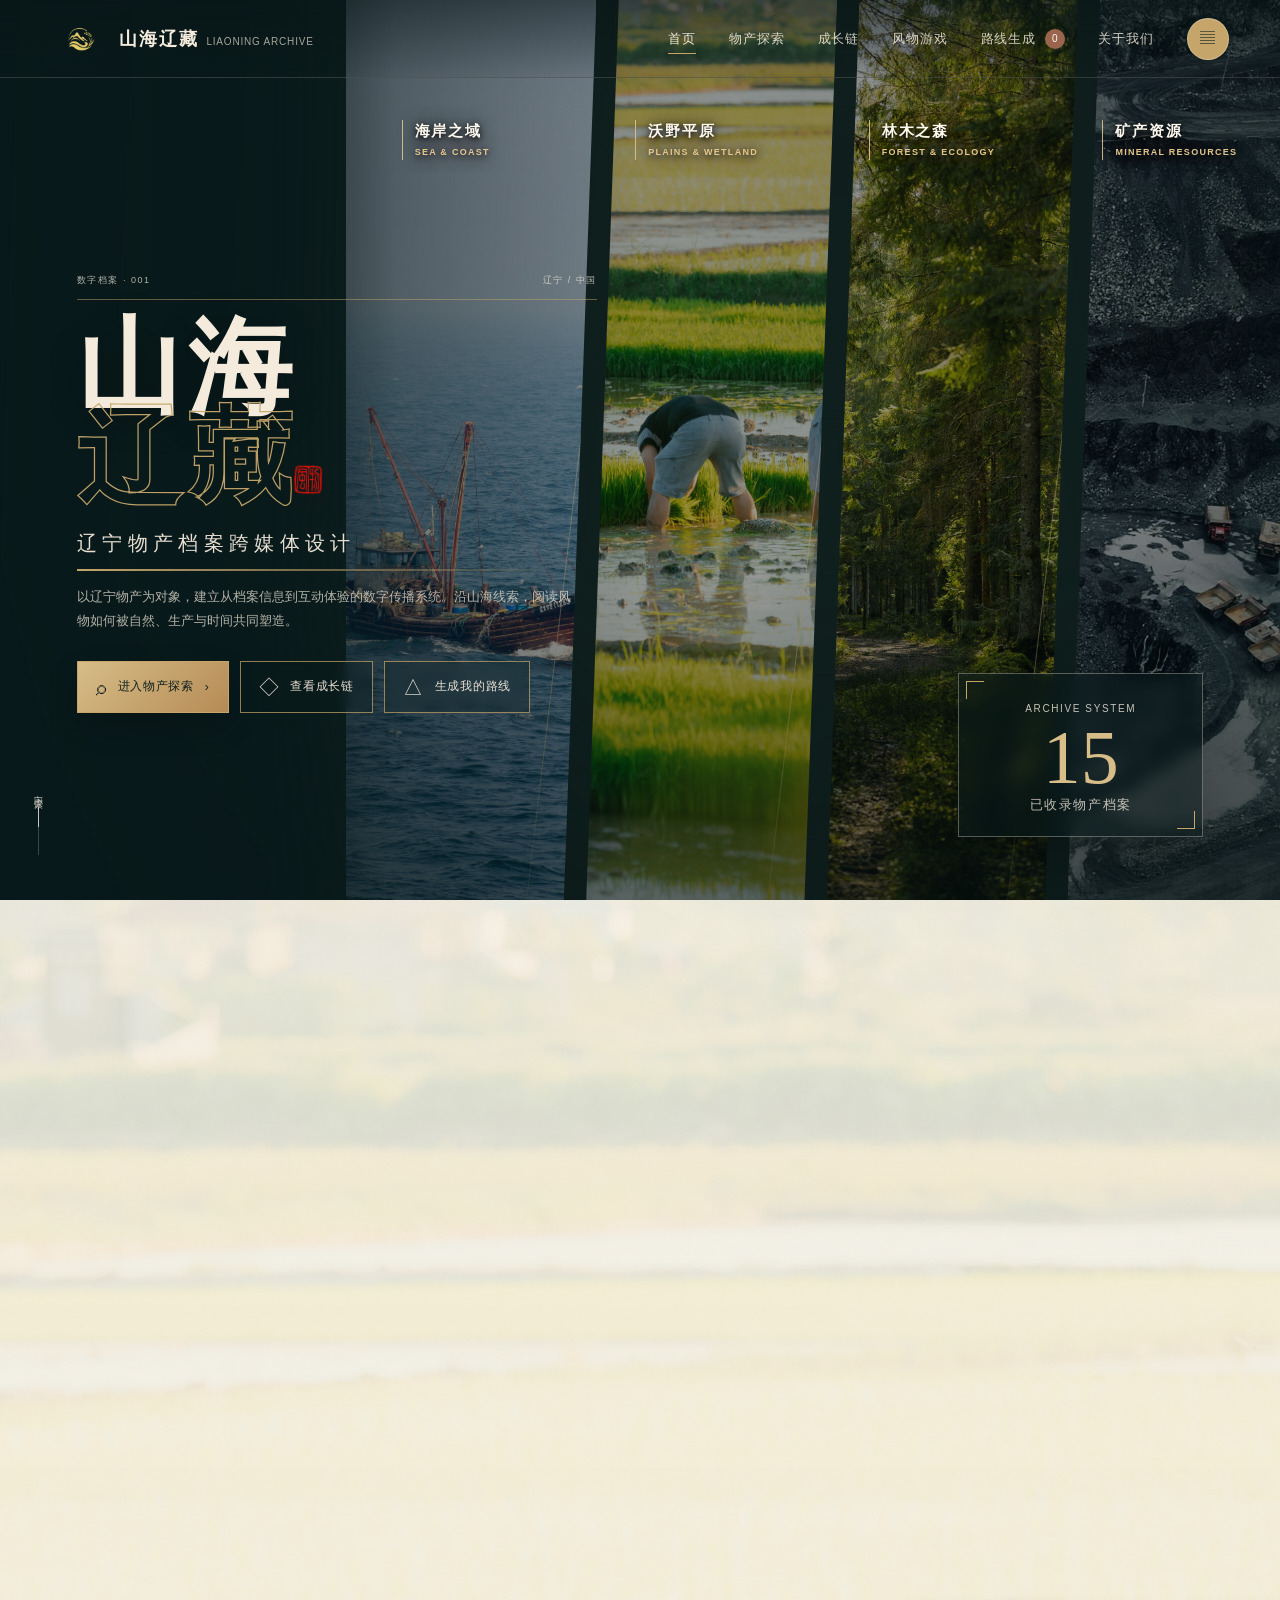
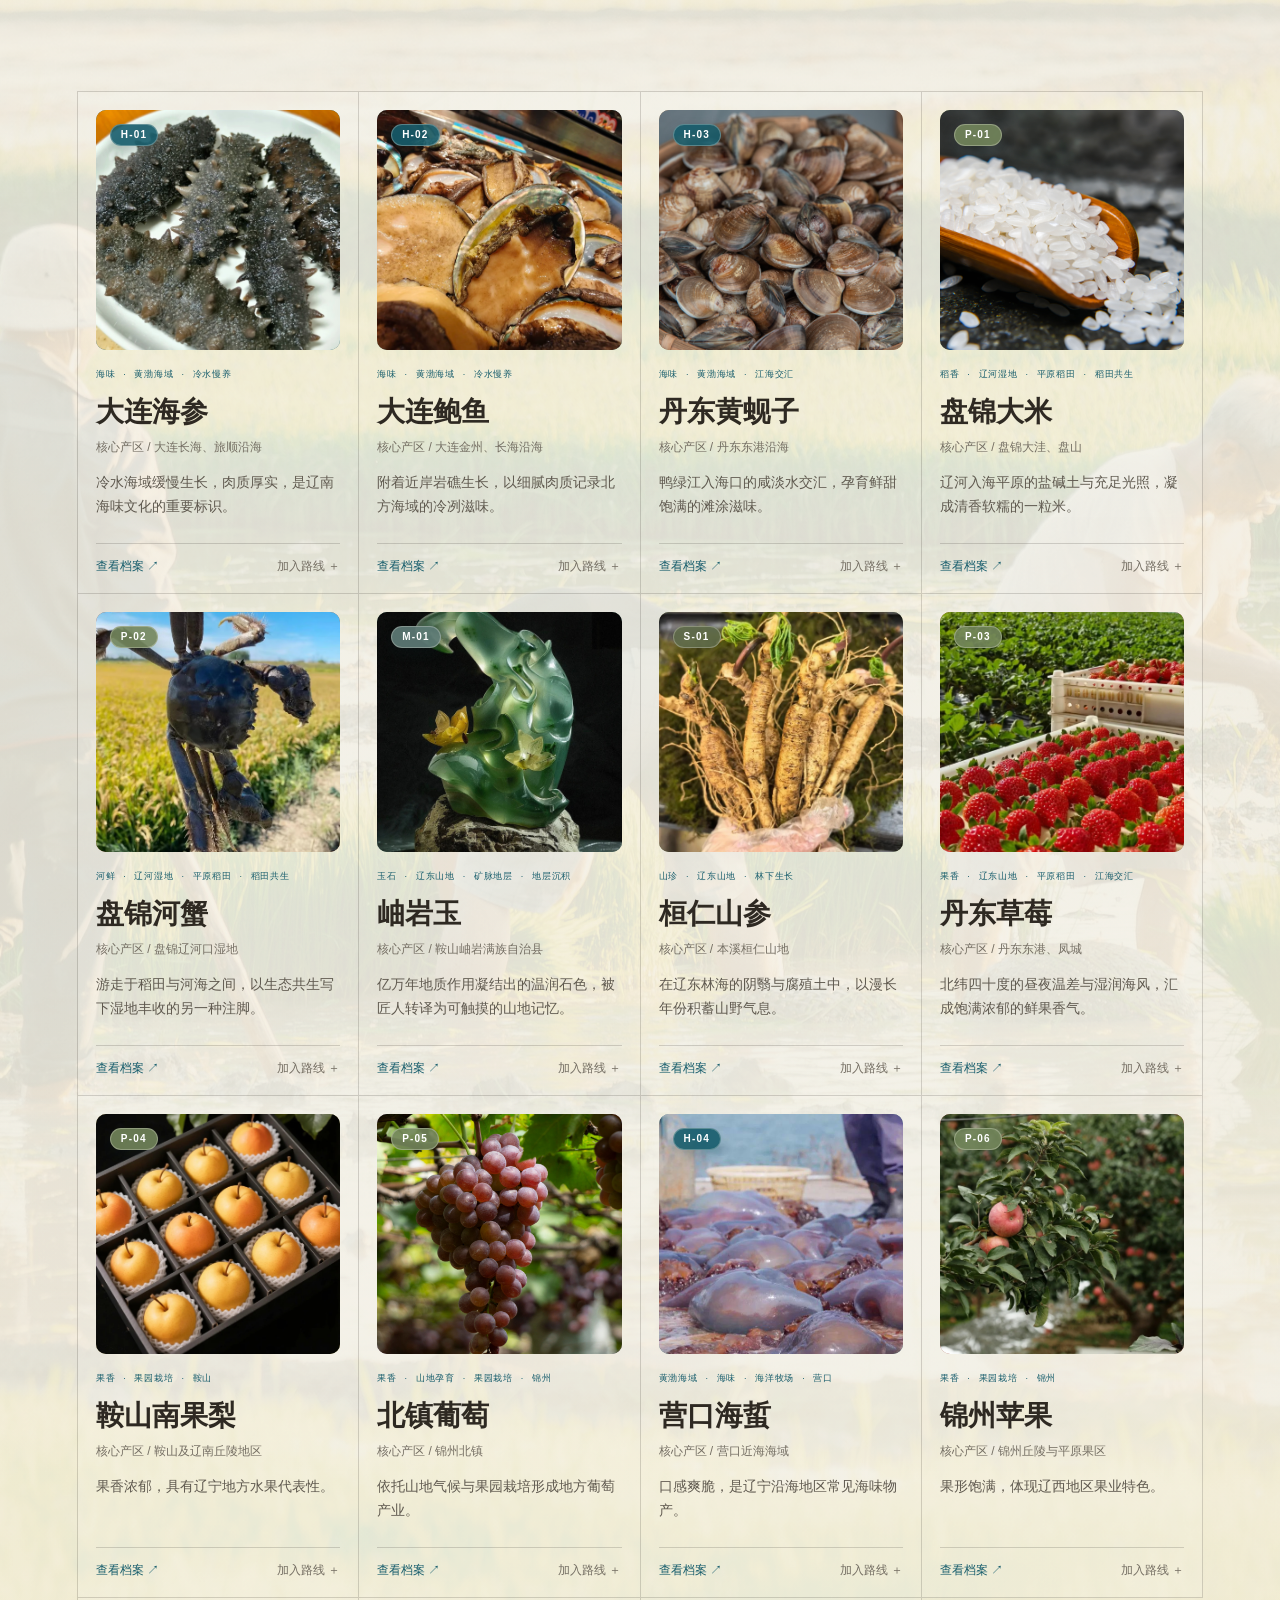
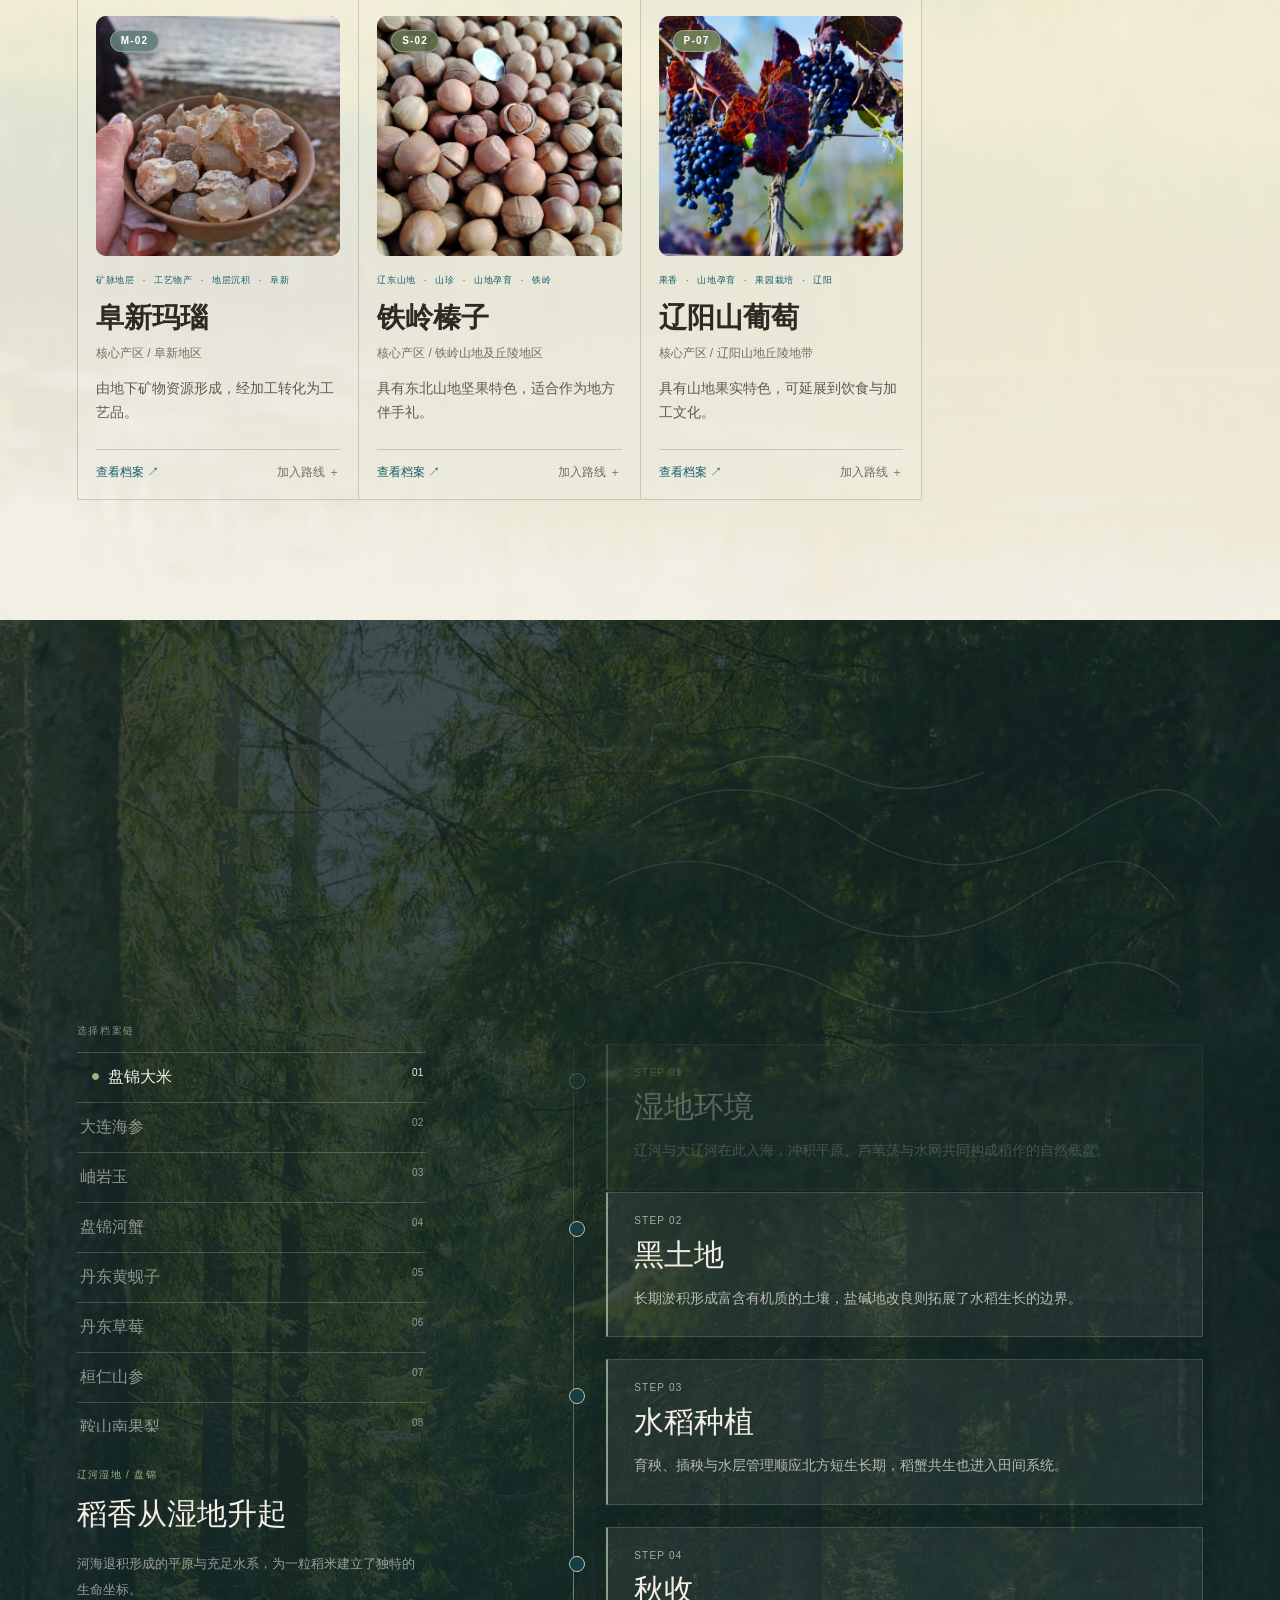
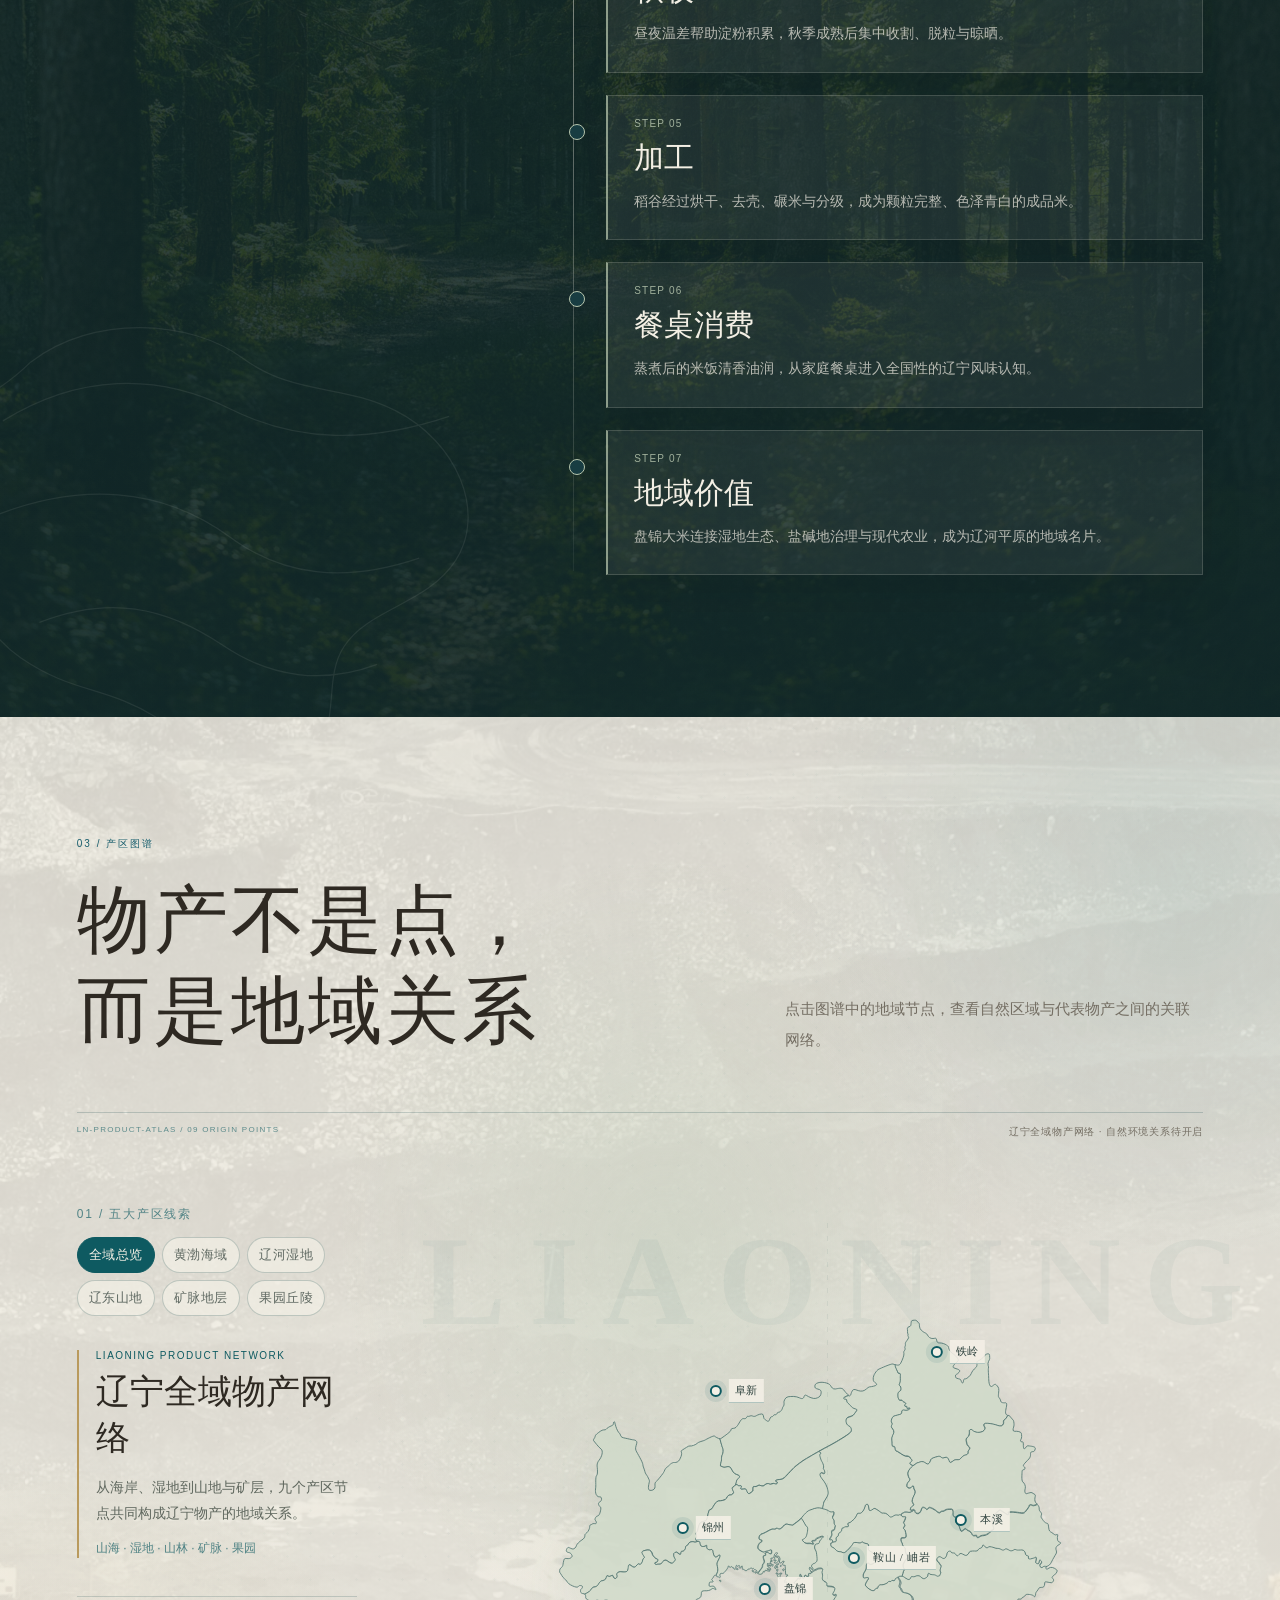
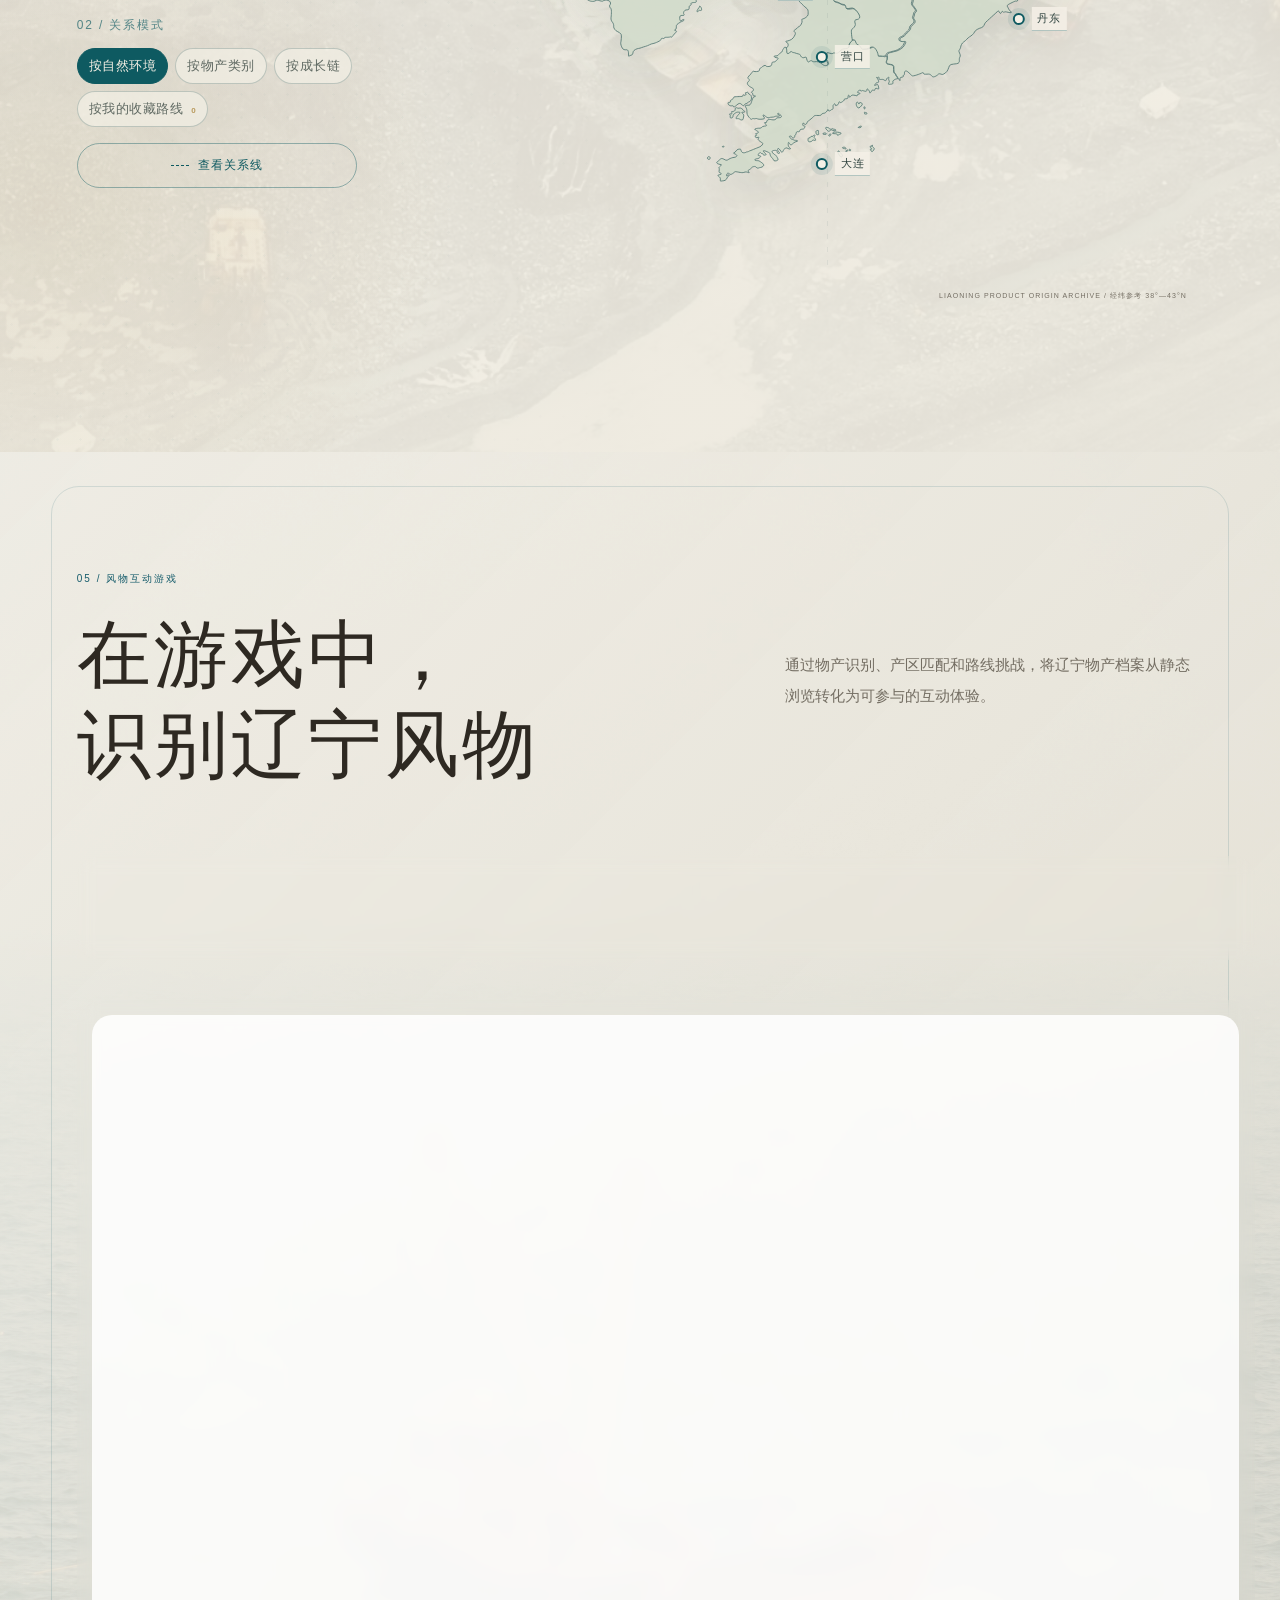
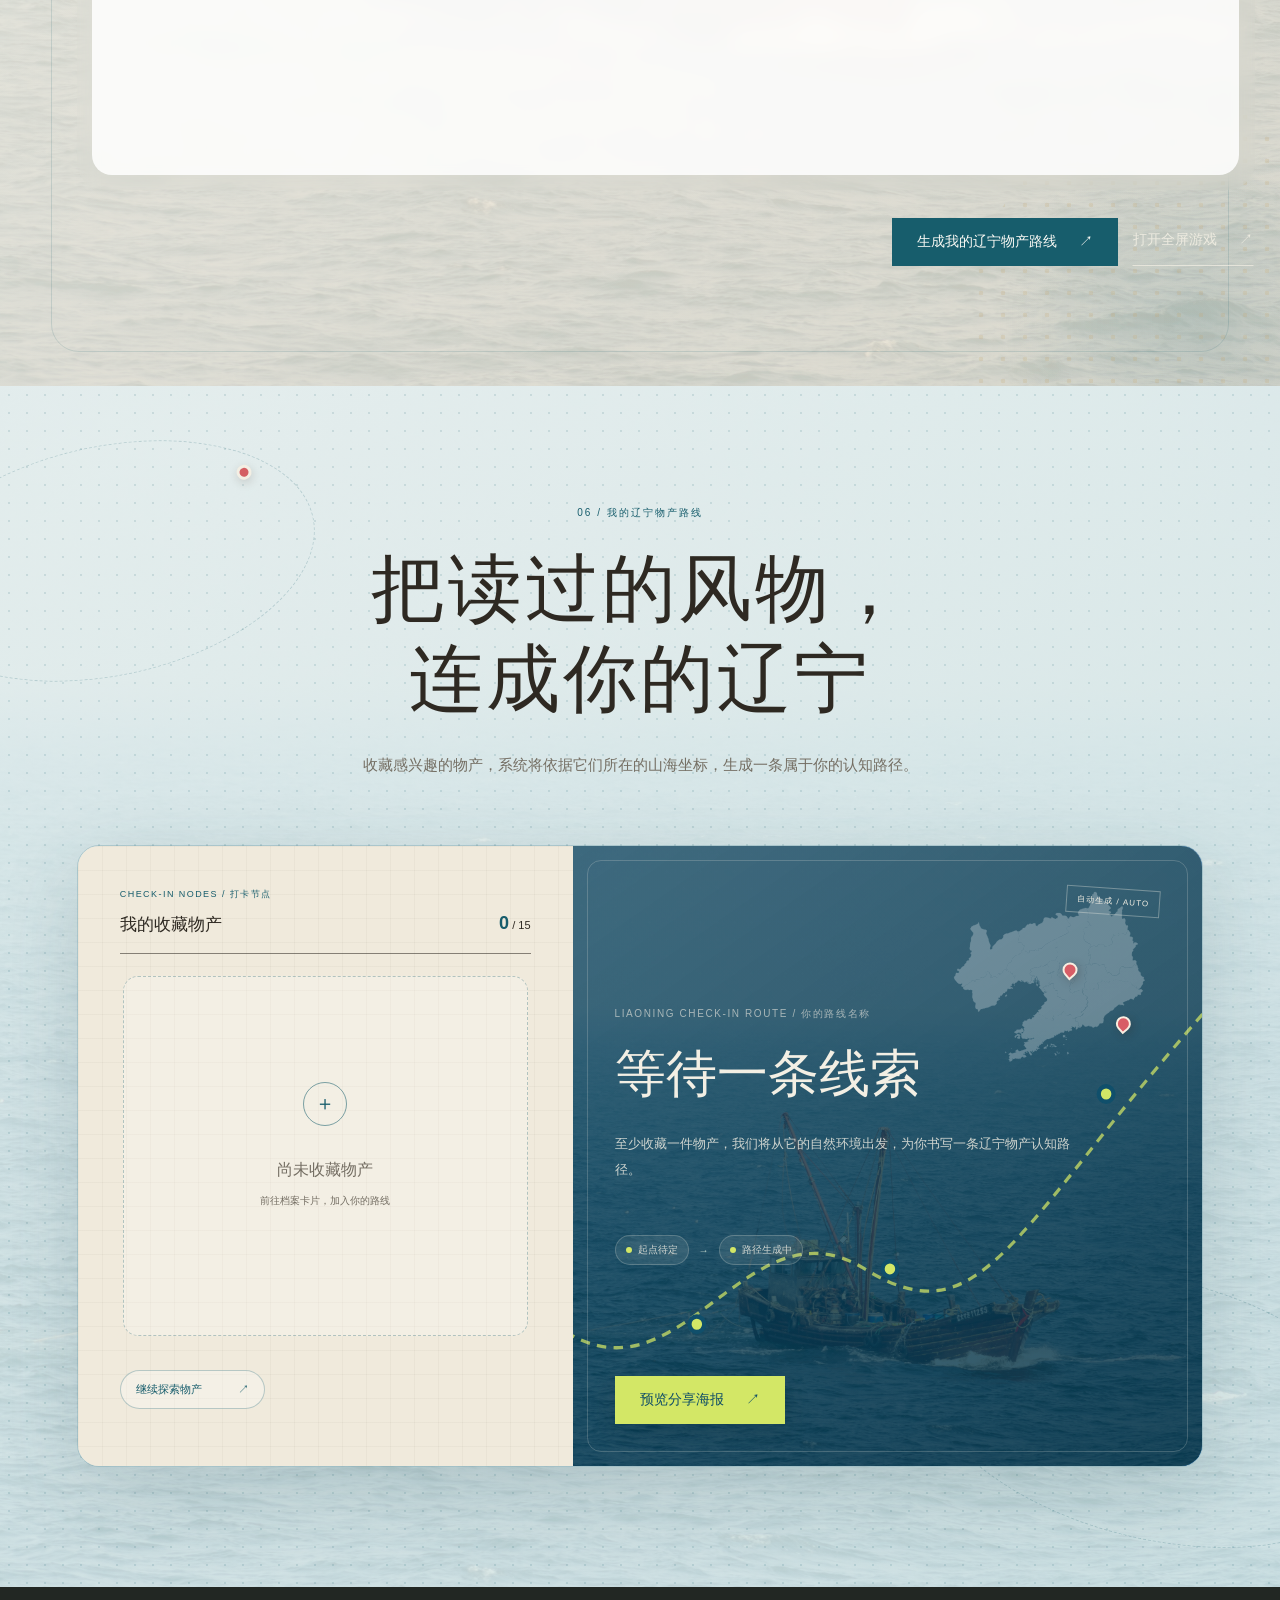
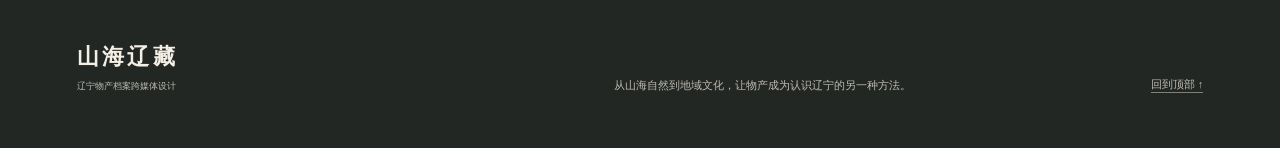
==== index.html @ d8882a5e "Publish ShanHaiLiaoCang static site" ====
<!DOCTYPE html>
<html lang="zh-CN">
<head>
  <meta charset="UTF-8">
  <meta name="viewport" content="width=device-width, initial-scale=1.0">
  <meta name="description" content="山海辽藏：辽宁物产数字档案库，以辽宁特色物产为核心的数字档案互动平台">
  <title>山海辽藏：辽宁物产数字档案库</title>
  <link rel="stylesheet" href="css/style.css">
</head>
<body>
  <header class="site-header" id="top">
    <a class="brand" href="#home" aria-label="返回首页">
      <img src="logo1.png" alt="山海辽藏 辽宁物产档案跨媒体设计">
      <span>
        <strong>山海辽藏</strong>
        <small>LIAONING ARCHIVE</small>
      </span> 
    </a>
    <button class="menu-toggle" type="button" aria-label="打开导航" aria-expanded="false">
      <span></span><span></span>
    </button>
    <nav class="site-nav" aria-label="主导航">
      <a class="active" href="#home">首页</a>
      <a href="#explore">物产探索</a>
      <a href="#growth">成长链</a>
      <a href="#game">风物游戏</a>
      <a href="#route">路线生成 <span class="nav-count" id="navCount">0</span></a>
      <a href="#about">关于我们</a>
      <a class="nav-orbit-button" href="#atlas" aria-label="打开产区图谱"><span aria-hidden="true">▤</span></a>
    </nav>
  </header>

  <main>
    <section class="hero" id="home">
      <!-- Hero 四张独立斜切背景图，可在 images 目录替换对应文件 -->
      <div class="hero-slice-bg" aria-hidden="true">
        <div class="hero-slice slice-sea"></div>
        <div class="hero-slice slice-plain"></div>
        <div class="hero-slice slice-forest"></div>
        <div class="hero-slice slice-mineral"></div>
      </div>
      <div class="hero-overlay" aria-hidden="true"></div>
      <div class="hero-slice-labels" aria-hidden="true">
        <div class="slice-label"><span class="slice-title">海岸之域</span><span class="slice-subtitle">SEA &amp; COAST</span></div>
        <div class="slice-label"><span class="slice-title">沃野平原</span><span class="slice-subtitle">PLAINS &amp; WETLAND</span></div>
        <div class="slice-label"><span class="slice-title">林木之森</span><span class="slice-subtitle">FOREST &amp; ECOLOGY</span></div>
        <div class="slice-label"><span class="slice-title">矿产资源</span><span class="slice-subtitle">MINERAL RESOURCES</span></div>
      </div>

      <div class="hero-content">
        <div class="hero-copy reveal">
          <p class="eyebrow"><span>数字档案 · 001</span><span>辽宁 / 中国</span></p>
          <div class="hero-title-wrap">
            <h1><span>山海</span><span class="outline-text">辽藏</span></h1>
            <img class="hero-seal" src="images/hero-liao-seal.png" alt="" aria-hidden="true">
          </div>
          <p class="hero-subtitle">辽宁物产档案跨媒体设计</p>
          <span class="hero-title-rule" aria-hidden="true"></span>
          <p class="hero-intro">以辽宁物产为对象，建立从档案信息到互动体验的数字传播系统。沿山海线索，阅读风物如何被自然、生产与时间共同塑造。</p>
          <div class="hero-actions">
            <a class="btn btn-primary" href="#explore"><span class="hero-action-icon" aria-hidden="true">⌕</span>进入物产探索 <span>›</span></a>
            <a class="btn btn-text" href="#growth"><span class="hero-action-icon" aria-hidden="true">◇</span>查看成长链</a>
            <a class="btn btn-text" href="#route"><span class="hero-action-icon" aria-hidden="true">△</span>生成我的路线</a>
          </div>
        </div>

        <div class="hero-index reveal">
          <span>ARCHIVE SYSTEM</span>
          <strong>15</strong>
          <small>已收录物产档案</small>
        </div>
      </div>

      <div class="scroll-hint" aria-hidden="true">
        <span>向下探索</span><i></i>
      </div>
    </section>

    <section class="section explore-section" id="explore">
      <div class="section-heading reveal">
        <div>
          <p class="section-no">01 / 物产探索</p>
          <h2>循线索，<br>检索辽宁风物</h2>
        </div>
        <p class="section-lead">这里没有货架式分类。请选择一条自然、风物或生长线索，让档案之间的隐秘关联浮现。</p>
      </div>

      <div class="clue-panel reveal">
        <div class="clue-row">
          <span class="clue-title">山海线索</span>
          <div class="filter-list" data-group="landscape">
            <button class="filter-chip active" type="button" data-filter="all">全部档案</button>
            <button class="filter-chip" type="button" data-filter="黄渤海域">黄渤海域</button>
            <button class="filter-chip" type="button" data-filter="辽河湿地">辽河湿地</button>
            <button class="filter-chip" type="button" data-filter="辽东山地">辽东山地</button>
            <button class="filter-chip" type="button" data-filter="平原稻田">平原稻田</button>
            <button class="filter-chip" type="button" data-filter="矿脉地层">矿脉地层</button>
          </div>
        </div>
        <div class="clue-row">
          <span class="clue-title">风物线索</span>
          <div class="filter-list" data-group="type">
            <button class="filter-chip" type="button" data-filter="海味">海味</button>
            <button class="filter-chip" type="button" data-filter="稻香">稻香</button>
            <button class="filter-chip" type="button" data-filter="河鲜">河鲜</button>
            <button class="filter-chip" type="button" data-filter="山珍">山珍</button>
            <button class="filter-chip" type="button" data-filter="玉石">玉石</button>
            <button class="filter-chip" type="button" data-filter="果香">果香</button>
            <button class="filter-chip" type="button" data-filter="工艺物产">工艺物产</button>
          </div>
        </div>
        <div class="clue-row">
          <span class="clue-title">生长线索</span>
          <div class="filter-list" data-group="growth">
            <button class="filter-chip" type="button" data-filter="冷水慢养">冷水慢养</button>
            <button class="filter-chip" type="button" data-filter="稻田共生">稻田共生</button>
            <button class="filter-chip" type="button" data-filter="江海交汇">江海交汇</button>
            <button class="filter-chip" type="button" data-filter="林下生长">林下生长</button>
            <button class="filter-chip" type="button" data-filter="地层沉积">地层沉积</button>
            <button class="filter-chip" type="button" data-filter="果园栽培">果园栽培</button>
            <button class="filter-chip" type="button" data-filter="山地孕育">山地孕育</button>
            <button class="filter-chip" type="button" data-filter="海洋牧场">海洋牧场</button>
          </div>
        </div>
        <div class="clue-row">
          <span class="clue-title">城地线索</span>
          <div class="filter-list" data-group="place">
            <button class="filter-chip" type="button" data-filter="鞍山">鞍山</button>
            <button class="filter-chip" type="button" data-filter="锦州">锦州</button>
            <button class="filter-chip" type="button" data-filter="营口">营口</button>
            <button class="filter-chip" type="button" data-filter="阜新">阜新</button>
            <button class="filter-chip" type="button" data-filter="铁岭">铁岭</button>
            <button class="filter-chip" type="button" data-filter="辽阳">辽阳</button>
          </div>
        </div>
        <div class="filter-status">
          <span id="filterText">正在阅览：全部档案</span>
          <button id="clearFilter" type="button">重置线索</button>
        </div>
      </div>

      <div class="product-grid" id="productGrid" aria-live="polite"></div>
      <p class="empty-state" id="emptyState" hidden>这条线索暂未收录物产档案，请尝试其他检索方向。</p>
    </section>

    <section class="section growth-section" id="growth">
      <div class="section-heading light reveal">
        <div>
          <p class="section-no">02 / 成长链叙事</p>
          <h2>从自然，<br>到一方物产</h2>
        </div>
        <p class="section-lead">一件物产并非孤立生成。它穿过地貌、气候、劳作与技艺，最终成为一地可被感知的文化记忆。</p>
      </div>

      <div class="growth-layout">
        <div class="growth-sticky reveal">
          <p>选择档案链</p>
          <div class="chain-tabs" role="tablist" aria-label="选择成长链">
            <button class="chain-tab active" type="button" data-chain="rice" role="tab">盘锦大米 <span>01</span></button>
            <button class="chain-tab" type="button" data-chain="seaCucumber" role="tab">大连海参 <span>02</span></button>
            <button class="chain-tab" type="button" data-chain="jade" role="tab">岫岩玉 <span>03</span></button>
            <button class="chain-tab" type="button" data-chain="crab" role="tab">盘锦河蟹 <span>04</span></button>
            <button class="chain-tab" type="button" data-chain="clam" role="tab">丹东黄蚬子 <span>05</span></button>
            <button class="chain-tab" type="button" data-chain="strawberry" role="tab">丹东草莓 <span>06</span></button>
            <button class="chain-tab" type="button" data-chain="ginseng" role="tab">桓仁山参 <span>07</span></button>
            <button class="chain-tab" type="button" data-chain="nanguoPear" role="tab">鞍山南果梨 <span>08</span></button>
            <button class="chain-tab" type="button" data-chain="jellyfish" role="tab">营口海蜇 <span>09</span></button>
            <button class="chain-tab" type="button" data-chain="agate" role="tab">阜新玛瑙 <span>10</span></button>
          </div>
          <div class="chain-summary">
            <span id="chainRegion">辽河湿地 / 盘锦</span>
            <strong id="chainTitle">稻香从湿地升起</strong>
            <p id="chainIntro">河海退积形成的平原与充足水系，为一粒稻米建立了独特的生命坐标。</p>
          </div>
        </div>
        <div class="timeline" id="timeline"></div>
      </div>
    </section>

    <section class="section atlas-section" id="atlas">
      <div class="section-heading reveal">
        <div>
          <p class="section-no">03 / 产区图谱</p>
          <h2>物产不是点，<br>而是地域关系</h2>
        </div>
        <p class="section-lead">点击图谱中的地域节点，查看自然区域与代表物产之间的关联网络。</p>
      </div>

      <div class="atlas-explorer reveal">
        <div class="atlas-index-line">
          <span>LN-PRODUCT-ATLAS / 09 ORIGIN POINTS</span>
          <small id="atlasRelationStatus">全域总览 · 关系线待开启</small>
        </div>

        <aside class="atlas-control-rail" aria-label="产区图谱控制器">
          <div class="atlas-control-group">
            <p>01 / 五大产区线索</p>
            <div class="atlas-zone-tabs" role="tablist" aria-label="选择产区线索">
              <button class="active" type="button" data-atlas-zone="all">全域总览</button>
              <button type="button" data-atlas-zone="coast">黄渤海域</button>
              <button type="button" data-atlas-zone="wetland">辽河湿地</button>
              <button type="button" data-atlas-zone="mountain">辽东山地</button>
              <button type="button" data-atlas-zone="mineral">矿脉地层</button>
              <button type="button" data-atlas-zone="orchard">果园丘陵</button>
            </div>
          </div>

          <div class="atlas-zone-summary" aria-live="polite">
            <p id="atlasZoneEn">LIAONING PRODUCT NETWORK</p>
            <h3 id="atlasZoneTitle">辽宁全域物产网络</h3>
            <span id="atlasZoneDesc">从海岸、湿地到山地与矿层，九个产区节点共同构成辽宁物产的地域关系。</span>
            <small id="atlasZoneProducts">山海 · 湿地 · 山林 · 矿脉 · 果园</small>
          </div>

          <div class="atlas-control-group relation-control-group">
            <p>02 / 关系模式</p>
            <div class="atlas-mode-tabs" role="tablist" aria-label="选择关系模式">
              <button class="active" type="button" data-atlas-mode="environment">按自然环境</button>
              <button type="button" data-atlas-mode="category">按物产类别</button>
              <button type="button" data-atlas-mode="growth">按成长链</button>
              <button type="button" data-atlas-mode="route">按我的收藏路线 <b id="atlasSavedCount">0</b></button>
            </div>
            <button class="atlas-line-toggle" id="atlasLineToggle" type="button" aria-pressed="false">
              <span></span>查看关系线
            </button>
          </div>
        </aside>

        <div class="map-stage atlas-map-stage">
          <div class="atlas-zone-layer" aria-hidden="true">
            <span class="atlas-zone-shape zone-coast" data-zone-shape="coast"></span>
            <span class="atlas-zone-shape zone-wetland" data-zone-shape="wetland"></span>
            <span class="atlas-zone-shape zone-mountain" data-zone-shape="mountain"></span>
            <span class="atlas-zone-shape zone-mineral" data-zone-shape="mineral"></span>
            <span class="atlas-zone-shape zone-orchard" data-zone-shape="orchard"></span>
          </div>
          <!-- 产区图谱辽宁地图，可后期替换 images/liaoning-map.svg -->
          <img class="liaoning-map" src="images/liaoning-map.svg" alt="辽宁省地图轮廓">
          <svg class="map-network" id="mapNetwork" viewBox="0 0 100 100" aria-hidden="true">
            <defs>
              <filter id="atlasLineGlow"><feGaussianBlur stdDeviation="0.45" result="blur"></feGaussianBlur><feMerge><feMergeNode in="blur"></feMergeNode><feMergeNode in="SourceGraphic"></feMergeNode></feMerge></filter>
            </defs>
            <g id="mapRelations"></g>
          </svg>

          <button class="map-node" type="button" data-region="dalian" data-zones="coast" data-products="黄渤海域｜大连海参 · 大连鲍鱼" style="--x:56%; --y:78%;">
            <i></i><span>大连</span>
          </button>
          <button class="map-node" type="button" data-region="dandong" data-zones="coast orchard" data-products="黄渤海域 / 果园丘陵｜丹东黄蚬子 · 丹东草莓" style="--x:80%; --y:59%;">
            <i></i><span>丹东</span>
          </button>
          <button class="map-node" type="button" data-region="panjin" data-zones="wetland" data-products="辽河湿地｜盘锦大米 · 盘锦河蟹" style="--x:49%; --y:55%;">
            <i></i><span>盘锦</span>
          </button>
          <button class="map-node" type="button" data-region="benxi" data-zones="mountain" data-products="辽东山地｜桓仁山参" style="--x:73%; --y:46%;">
            <i></i><span>本溪</span>
          </button>
          <button class="map-node" type="button" data-region="anshan" data-zones="orchard mineral" data-products="果园丘陵 / 矿脉地层｜鞍山南果梨 · 岫岩玉" style="--x:62%; --y:51%;">
            <i></i><span>鞍山 / 岫岩</span>
          </button>
          <button class="map-node" type="button" data-region="yingkou" data-zones="coast" data-products="黄渤海域｜营口海蜇" style="--x:56%; --y:64%;">
            <i></i><span>营口</span>
          </button>
          <button class="map-node" type="button" data-region="jinzhou" data-zones="orchard" data-products="果园丘陵｜北镇葡萄 · 锦州苹果" style="--x:39%; --y:47%;">
            <i></i><span>锦州</span>
          </button>
          <button class="map-node" type="button" data-region="fuxin" data-zones="mineral" data-products="矿脉地层｜阜新玛瑙" style="--x:43%; --y:29%;">
            <i></i><span>阜新</span>
          </button>
          <button class="map-node" type="button" data-region="tieling" data-zones="mountain" data-products="辽东山地｜铁岭榛子" style="--x:70%; --y:24%;">
            <i></i><span>铁岭</span>
          </button>
          <p class="map-caption">LIAONING PRODUCT ORIGIN ARCHIVE / 经纬参考 38°—43°N</p>
        </div>

        <aside class="atlas-detail-panel" id="atlasDetailPanel" aria-hidden="true" aria-live="polite">
          <button class="atlas-panel-close" id="atlasPanelClose" type="button" aria-label="关闭产区档案">×</button>
          <div class="atlas-focus-head"><span id="atlasNumber">A-01</span><small>城市产区档案 / ORIGIN FILE</small></div>
          <p class="atlas-en" id="atlasEn">DALIAN COASTAL PRODUCTS</p>
          <h3 id="atlasTitle">大连海岸产区</h3>
          <dl class="atlas-detail-list">
            <div><dt>所属产区</dt><dd id="atlasZoneValue">黄渤海域</dd></div>
            <div><dt>形成条件</dt><dd id="atlasConditions">北方冷水海域、礁石海底与海洋牧场共同构成海味生长环境。</dd></div>
            <div><dt>地域价值</dt><dd id="atlasValue">连接海岸生态、海洋生产与大连港城饮食文化。</dd></div>
          </dl>
          <div class="atlas-products" id="atlasProducts"></div>
          <div class="atlas-panel-actions">
            <button class="btn atlas-view-product" id="atlasViewProduct" type="button">查看档案 <span>↗</span></button>
            <button class="btn atlas-add-route" id="atlasAddRoute" type="button">加入我的路线 <span>＋</span></button>
          </div>
        </aside>
      </div>
    </section>

    <section class="section game-section" id="game">
      <div class="section-heading game-heading reveal">
        <div>
          <p class="section-no">05 / 风物互动游戏</p>
          <h2>在游戏中，<br>识别辽宁风物</h2>
        </div>
        <p class="section-lead">通过物产识别、产区匹配和路线挑战，将辽宁物产档案从静态浏览转化为可参与的互动体验。</p>
      </div>

      <div class="game-intro-bar reveal">
        <div>
          <span>PRODUCT GAME</span>
          <strong>辽宁物产挑战</strong>
        </div>
        <div class="game-tags" aria-label="游戏玩法标签">
          <span>物产识别</span>
          <span>产区匹配</span>
          <span>山海线索</span>
          <span>路线挑战</span>
        </div>
      </div>

      <div class="game-frame-shell reveal">
        <iframe id="gameFrame" src="game/index.html" title="辽宁物产互动游戏" loading="lazy"></iframe>
      </div>

      <div class="game-actions reveal">
        <a href="#route" class="btn btn-primary">生成我的辽宁物产路线 <span>↗</span></a>
        <a id="gameFullscreenLink" href="game/index.html" target="_blank" rel="noopener" class="btn btn-text">打开全屏游戏 <span>↗</span></a>
      </div>
    </section>

    <section class="section route-section" id="route">
      <div class="route-page-decoration" aria-hidden="true">
        <span class="route-orbit route-orbit-a"></span>
        <span class="route-orbit route-orbit-b"></span>
      </div>
      <div class="route-top reveal">
        <p class="section-no">06 / 我的辽宁物产路线</p>
        <h2>把读过的风物，<br>连成你的辽宁</h2>
        <p>收藏感兴趣的物产，系统将依据它们所在的山海坐标，生成一条属于你的认知路径。</p>
      </div>

      <div class="route-workbench reveal">
        <div class="collection-panel">
          <p class="panel-kicker">CHECK-IN NODES / 打卡节点</p>
          <div class="panel-title">
            <span>我的收藏物产</span>
            <strong><b id="collectionCount">0</b> / 15</strong>
          </div>
          <div class="collection-list" id="collectionList">
            <div class="collection-empty">
              <span>＋</span>
              <p>尚未收藏物产<br><small>前往档案卡片，加入你的路线</small></p>
            </div>
          </div>
          <a class="text-link route-explore-link" href="#explore">继续探索物产 <span>↗</span></a>
        </div>

        <div class="route-result">
          <div class="route-result-map" aria-hidden="true">
            <img src="images/liaoning-map.svg" alt="">
            <span class="route-map-pin pin-a"></span>
            <span class="route-map-pin pin-b"></span>
          </div>
          <svg class="route-curve" viewBox="0 0 600 560" preserveAspectRatio="none" aria-hidden="true">
            <path d="M-20 430 C100 520 162 314 278 382 S420 340 628 122"></path>
            <circle cx="118" cy="432" r="7"></circle>
            <circle cx="302" cy="382" r="7"></circle>
            <circle cx="508" cy="224" r="7"></circle>
          </svg>
          <div class="route-result-content">
            <div class="route-stamp">自动生成 / AUTO</div>
            <p class="route-label">LIAONING CHECK-IN ROUTE / 你的路线名称</p>
            <h3 id="routeName">等待一条线索</h3>
            <p class="route-description" id="routeDescription">至少收藏一件物产，我们将从它的自然环境出发，为你书写一条辽宁物产认知路径。</p>
            <div class="route-places" id="routePlaces">
              <span>起点待定</span><b>→</b><span>路径生成中</span>
            </div>
            <button class="btn btn-dark" id="posterButton" type="button">预览分享海报 <span>↗</span></button>
          </div>
        </div>
      </div>
    </section>
  </main>

  <footer class="site-footer" id="about">
    <div>
      <strong>山海辽藏</strong>
      <span>辽宁物产档案跨媒体设计</span>
    </div>
    <p>从山海自然到地域文化，让物产成为认识辽宁的另一种方法。</p>
    <a href="#top">回到顶部 ↑</a>
  </footer>

  <div class="modal" id="archiveModal" aria-hidden="true" role="dialog" aria-modal="true" aria-labelledby="modalTitle">
    <div class="modal-backdrop" data-close-modal></div>
    <div class="modal-panel">
      <button class="modal-close" type="button" aria-label="关闭档案" data-close-modal>×</button>
      <div class="modal-visual" id="modalVisual">
        <!-- 物产详情图片占位：后期可替换为对应物产摄影图 -->
        <span class="modal-file-no" id="modalFileNo">FILE 001</span>
        <!--<div class="visual-symbol" id="modalSymbol">参</div>
          <p>IMAGE PLACEHOLDER</p>-->
          
  <img class="modal-img" id="modalImage" src="" alt="" />

  <div class="visual-symbol" id="modalSymbol">参</div>
  <p class="modal-placeholder" id="modalPlaceholder">IMAGE PLACEHOLDER</p>
        
      </div>
      <div class="modal-content">
        <p class="modal-kicker" id="modalKicker">海味档案 / 黄渤海域</p>
        <h2 id="modalTitle">大连海参</h2>
        <p class="modal-feature" id="modalFeature"></p>
        <dl class="archive-list" id="archiveList"></dl>
        <button class="btn btn-primary modal-add" id="modalAdd" type="button">加入我的路线 <span>＋</span></button>
      </div>
    </div>
  </div>

  <div class="poster-modal" id="posterModal" aria-hidden="true" role="dialog" aria-modal="true" aria-labelledby="posterGuideTitle">
    <div class="modal-backdrop" data-close-poster></div>
    <div class="poster-dialog">
      <button class="modal-close poster-close" type="button" aria-label="关闭海报" data-close-poster>×</button>
      <div class="poster" id="poster">
        <div class="poster-texture" aria-hidden="true"></div>
        <header class="poster-header">
          <div class="poster-issue"><span>ROUTE ARCHIVE</span><b>LN / PERSONAL</b></div>
          <p>山海辽藏 · 辽宁物产档案</p>
          <h2 id="posterGuideTitle">辽宁物产打卡指南</h2>
          <p class="poster-subtitle">循着山海线索，收藏属于你的辽宁风物路线</p>
          <div class="poster-route-note">
            <strong id="posterTitle">等待一条线索</strong>
            <span id="posterDescription">请先收藏物产，生成你的辽宁路线。</span>
          </div>
        </header>

        <div class="poster-route-area" id="posterRouteArea">
          <svg class="poster-route-line" viewBox="0 0 100 100" preserveAspectRatio="none" aria-hidden="true">
            <defs>
              <marker id="posterRouteArrow" markerWidth="7" markerHeight="7" refX="5" refY="3.5" orient="auto">
                <path d="M0,0 L6,3.5 L0,7 Z"></path>
              </marker>
            </defs>
            <path class="route-segment route-segment-1" d="M20 16 C45 2 52 38 78 31" marker-end="url(#posterRouteArrow)"></path>
            <path class="route-segment route-segment-2" d="M78 31 C94 53 49 50 26 62" marker-end="url(#posterRouteArrow)"></path>
            <path class="route-segment route-segment-3" d="M26 62 C42 92 63 72 80 84" marker-end="url(#posterRouteArrow)"></path>
          </svg>
          <div class="poster-stickers" id="posterItems"></div>
          <p class="poster-extra-count" id="posterExtraCount" hidden></p>
          <div class="poster-empty" id="posterEmpty">
            <span>＋</span>
            <p>请先收藏物产<br><small>生成你的辽宁路线</small></p>
          </div>
        </div>

        <footer class="poster-footer">
          <div><strong>山海辽藏</strong><span>LIAONING PRODUCT ARCHIVE</span></div>
        </footer>
      </div>
      <div class="poster-actions">
        <button class="btn poster-save" id="savePosterButton" type="button">保存路线海报</button>
      </div>
      <p class="poster-tip">海报预览区域 · 保存时只导出海报主体</p>
    </div>
  </div>

  <div class="toast" id="toast" role="status" aria-live="polite"></div>

  <script src="https://cdn.jsdelivr.net/npm/html2canvas@1.4.1/dist/html2canvas.min.js"></script>
  <script src="js/script.js"></script>
</body>
</html>
---- css/style.css ----
:root {
  --paper: #f3efe4;
  --paper-deep: #e8e0cf;
  --ink: #2e2922;
  --muted: #746e63;
  --line: rgba(46, 41, 34, 0.18);
  --sea: #175d6c;
  --sea-light: #8eb4b6;
  --rice: #73855b;
  --stone: #607d78;
  --crab: #9a654c;
  --dark: #183d42;
  --white: #fbfaf5;
  --serif: "Noto Serif SC", "Source Han Serif SC", "Songti SC", SimSun, serif;
  --sans: "Microsoft YaHei", "PingFang SC", Arial, sans-serif;
  --max: 1280px;
  --header-h: 78px;

  /* 首页四联屏背景图，可后期替换 images 目录中的同名文件 */
  --bg-hero-sea: url("../images/hero-sea.jpg");
  --bg-hero-plain: url("../images/hero-plain.jpg");
  --bg-hero-forest: url("../images/hero-forest.jpg");
  --bg-hero-mineral: url("../images/hero-mineral.jpg");

  /* 各主要板块背景图，可后期替换 images 目录中的同名文件 */
  --bg-explore: url("../images/bg-explore.jpg");
  --bg-growth: url("../images/bg-growth.jpg");
  --bg-map: url("../images/bg-map.jpg");
  --bg-game: url("../images/bg-game.jpg");
  --bg-route: url("../images/bg-route.jpg");
  --bg-poster: url("../images/route-bg.jpg");
  --bg-poster-fallback: url("../images/route-bg.png");
}

* {
  box-sizing: border-box;
}

html {
  scroll-behavior: smooth;
}

body {
  margin: 0;
  color: var(--ink);
  background: var(--paper);
  font-family: var(--sans);
  font-size: 16px;
  overflow-x: hidden;
}

body.modal-open {
  overflow: hidden;
}

button,
a {
  color: inherit;
}

button {
  font: inherit;
}

a {
  text-decoration: none;
}

::selection {
  color: var(--white);
  background: var(--sea);
}

.site-header {
  position: fixed;
  z-index: 100;
  top: 0;
  left: 0;
  width: 100%;
  height: var(--header-h);
  padding: 0 max(4vw, 30px);
  display: flex;
  align-items: center;
  justify-content: space-between;
  color: #f4ebdd;
  border-bottom: 1px solid rgba(244, 235, 221, 0.16);
  background: linear-gradient(180deg, rgba(8, 21, 22, 0.5), rgba(8, 21, 22, 0.04));
  transition: color 0.35s, background 0.35s, border-color 0.35s, height 0.35s;
}

.site-header.scrolled {
  height: 66px;
  background: rgba(243, 239, 228, 0.92);
  border-color: var(--line);
  backdrop-filter: blur(15px);
  color: var(--ink);
}

.brand {
  display: flex;
  align-items: center;
  gap: 10px;
  z-index: 2;
}

.brand img {
  width: 58px;
  height: 58px;
  display: block;
  object-fit: contain;
  filter: brightness(0) invert(86%) sepia(32%) saturate(618%) hue-rotate(358deg) brightness(91%);
  transition: width 0.35s, height 0.35s, filter 0.35s;
}

.site-header.scrolled .brand img {
  width: 56px;
  height: 56px;
  filter: none;
}

.brand > span {
  display: flex;
  align-items: baseline;
  gap: 8px;
}

.brand strong {
  color: currentColor;
  font-family: var(--serif);
  font-size: 18px;
  letter-spacing: 0.1em;
}

.brand small {
  color: rgba(244, 235, 221, 0.67);
  font-size: 10px;
  letter-spacing: 0.08em;
}

.site-header.scrolled .brand small {
  color: var(--muted);
}

.site-nav {
  display: flex;
  align-items: center;
  gap: clamp(20px, 2.6vw, 42px);
  font-size: 13px;
  letter-spacing: 0.06em;
}

.site-nav a {
  position: relative;
  padding: 10px 0;
  color: rgba(244, 235, 221, 0.86);
  transition: color 0.25s;
}

.site-header.scrolled .site-nav a {
  color: var(--ink);
}

.site-nav a::after {
  position: absolute;
  bottom: 4px;
  left: 0;
  width: 0;
  height: 1px;
  content: "";
  background: #c5a56a;
  transition: width 0.25s;
}

.site-nav a:hover::after,
.site-nav a.active::after {
  width: 100%;
}

.site-nav a:hover,
.site-nav a.active {
  color: #f4ebdd;
}

.site-header.scrolled .site-nav a:hover,
.site-header.scrolled .site-nav a.active {
  color: var(--sea);
}

.site-nav .nav-orbit-button {
  width: 42px;
  height: 42px;
  padding: 0;
  display: grid;
  place-items: center;
  color: #10201e;
  background: #c5a56a;
  border: 1px solid rgba(244, 235, 221, 0.35);
  border-radius: 50%;
  font-size: 15px;
  transition: transform 0.3s, background 0.3s;
}

.site-nav .nav-orbit-button::after {
  display: none;
}

.site-nav .nav-orbit-button:hover {
  color: #10201e;
  background: #d7bd88;
  transform: rotate(8deg) scale(1.05);
}

.site-header.scrolled .site-nav .nav-orbit-button {
  color: var(--paper);
  background: var(--sea);
}

.nav-count {
  min-width: 20px;
  height: 20px;
  margin-left: 5px;
  display: inline-grid;
  place-items: center;
  color: var(--white);
  background: var(--crab);
  border-radius: 20px;
  font-size: 10px;
}

.menu-toggle {
  display: none;
  width: 42px;
  height: 42px;
  padding: 11px 8px;
  background: none;
  border: 0;
}

.menu-toggle span {
  display: block;
  height: 1px;
  margin: 7px 0;
  background: currentColor;
}

.hero {
  position: relative;
  min-height: 100vh;
  overflow: hidden;
  background: #10201e;
}

.hero-slice-bg {
  position: absolute;
  z-index: 0;
  top: 0;
  bottom: 0;
  left: 27vw;
  width: 76vw;
  display: flex;
  pointer-events: auto;
}

.hero-slice {
  position: relative;
  flex: 1 1 25%;
  height: 100%;
  margin-left: -0.8vw;
  overflow: hidden;
  background-color: #10201e;
  clip-path: polygon(13% 0, 100% 0, 87% 100%, 0 100%);
  isolation: isolate;
}

.hero-slice:first-child {
  margin-left: 0;
  clip-path: polygon(0 0, 100% 0, 87% 100%, 0 100%);
}

.hero-slice:last-child {
  clip-path: polygon(13% 0, 100% 0, 100% 100%, 0 100%);
}

/* 首页海产背景图，可后期替换 */
.slice-sea {
  --slice-image: var(--bg-hero-sea);
}

/* 首页平原湿地背景图，可后期替换 */
.slice-plain {
  --slice-image: var(--bg-hero-plain);
}

/* 首页山林背景图，可后期替换 */
.slice-forest {
  --slice-image: var(--bg-hero-forest);
}

/* 首页矿产背景图，可后期替换 */
.slice-mineral {
  --slice-image: var(--bg-hero-mineral);
}

.hero-slice::before {
  position: absolute;
  z-index: 0;
  inset: 0;
  content: "";
  background-image: var(--slice-image);
  background-position: center;
  background-repeat: no-repeat;
  background-size: cover;
  filter: brightness(0.72) saturate(0.96) contrast(1.04);
  transform: scale(1.03);
  transition: filter 0.55s ease, transform 0.55s ease;
}

.hero-slice::after {
  position: absolute;
  z-index: 3;
  top: -10%;
  right: 6.5%;
  width: 1px;
  height: 120%;
  content: "";
  pointer-events: none;
  background: linear-gradient(180deg, transparent, rgba(245, 235, 221, 0.46) 15%, rgba(197, 165, 106, 0.48) 76%, transparent);
  transform: rotate(6.7deg);
  transform-origin: center;
}

.hero-slice:last-child::after {
  display: none;
}

.hero-slice-bg:hover .hero-slice::before {
  filter: brightness(0.54) saturate(0.86) contrast(1.04);
}

.hero-slice-bg .hero-slice:hover::before {
  filter: brightness(0.92) saturate(1.08) contrast(1.05);
  transform: scale(1.07);
}

.hero-slice-labels {
  position: absolute;
  z-index: 2;
  top: calc(var(--header-h) + 42px);
  left: 27vw;
  width: 73vw;
  display: grid;
  grid-template-columns: repeat(4, 1fr);
  pointer-events: none;
}

.slice-label {
  margin-left: 24%;
  padding: 2px 10px 3px 12px;
  color: #fffaf0;
  border-left: 1px solid rgba(220, 194, 142, 0.92);
  text-shadow: 0 2px 7px rgba(0, 0, 0, 0.95), 0 0 18px rgba(0, 0, 0, 0.72);
}

.slice-title,
.slice-subtitle {
  display: block;
}

.slice-title {
  font-family: var(--serif);
  font-size: clamp(15px, 1.08vw, 18px);
  font-weight: 650;
  letter-spacing: 0.12em;
}

.slice-subtitle {
  margin-top: 6px;
  color: #e3c78e;
  font-size: clamp(9px, 0.65vw, 11px);
  font-weight: 600;
  letter-spacing: 0.14em;
}

.hero-overlay {
  position: absolute;
  z-index: 1;
  inset: 0;
  pointer-events: none;
  background:
    linear-gradient(90deg, rgba(8, 25, 27, 0.94) 0%, rgba(8, 25, 27, 0.86) 21%, rgba(10, 27, 28, 0.42) 31%, rgba(16, 32, 30, 0.12) 50%, rgba(16, 32, 30, 0.16) 78%, rgba(11, 25, 25, 0.38) 100%),
    linear-gradient(180deg, rgba(7, 20, 21, 0.12), rgba(7, 20, 21, 0.04) 62%, rgba(7, 20, 21, 0.42));
}

.hero-content {
  position: relative;
  z-index: 3;
  min-height: 100vh;
  padding: calc(var(--header-h) + 7vh) max(6vw, 46px) 6vh;
  display: grid;
  grid-template-columns: minmax(580px, 0.78fr) minmax(260px, 1fr);
  align-items: center;
  pointer-events: none;
}

.hero-copy {
  position: relative;
  max-width: 720px;
  pointer-events: auto;
}

.eyebrow {
  width: min(520px, 100%);
  margin: 0 0 2.8vh;
  padding-bottom: 12px;
  display: flex;
  justify-content: space-between;
  color: rgba(244, 235, 221, 0.72);
  border-bottom: 1px solid rgba(197, 165, 106, 0.48);
  font-size: 9px;
  letter-spacing: 0.17em;
}

.hero-title-wrap {
  position: relative;
  width: fit-content;
}

.hero h1 {
  margin: 0;
  color: #f4ebdd;
  font-family: var(--serif);
  font-size: clamp(92px, 8.1vw, 150px);
  font-weight: 850;
  letter-spacing: 0.07em;
  line-height: 0.83;
  text-shadow: 0 8px 35px rgba(0, 0, 0, 0.32);
}

.hero h1 span {
  display: block;
}

.outline-text {
  margin-top: 0.04em;
  margin-left: 0;
  color: transparent;
  -webkit-text-stroke: 1.25px rgba(197, 165, 106, 0.96);
  text-shadow: none;
}

.hero-seal {
  position: absolute;
  right: -30px;
  bottom: 0.1px;
  width: clamp(22px, 3.5vw, 42px);
  height: auto;
  display: block;
  object-fit: contain;
  filter: drop-shadow(0 8px 16px rgba(20, 8, 6, 0.32));
  transform: rotate(2deg);
}

.hero-subtitle {
  margin: 28px 0 12px;
  color: rgba(244, 235, 221, 0.95);
  font-family: var(--serif);
  font-size: clamp(19px, 1.55vw, 27px);
  letter-spacing: 0.27em;
}

.hero-title-rule {
  width: min(460px, 100%);
  height: 2px;
  margin-bottom: 14px;
  display: block;
  background: linear-gradient(90deg, #c5a56a, rgba(197, 165, 106, 0.15));
}

.hero-intro {
  max-width: 500px;
  margin: 0;
  color: rgba(244, 235, 221, 0.72);
  font-family: var(--serif);
  font-size: clamp(13px, 0.82vw, 15px);
  line-height: 1.9;
}

.hero-actions {
  margin-top: 27px;
  display: flex;
  align-items: center;
  flex-wrap: wrap;
  gap: 11px;
}

.btn {
  min-height: 48px;
  padding: 0 24px;
  display: inline-flex;
  align-items: center;
  justify-content: space-between;
  gap: 22px;
  cursor: pointer;
  border: 1px solid transparent;
  font-size: 14px;
  transition: transform 0.25s, background 0.25s, color 0.25s, border-color 0.25s, box-shadow 0.25s;
}

.btn:hover {
  transform: translateY(-3px);
  box-shadow: 0 12px 28px rgba(46, 41, 34, 0.14);
}

.btn-primary {
  color: var(--white);
  background: var(--sea);
}

.btn-primary:hover {
  background: #104b58;
}

.btn-text {
  min-height: 38px;
  padding: 0 0 4px;
  color: rgba(243, 239, 228, 0.88);
  border-bottom-color: rgba(243, 239, 228, 0.72);
}

.hero-actions .btn {
  min-height: 52px;
  padding: 0 18px;
  gap: 11px;
  color: rgba(244, 235, 221, 0.94);
  border-color: rgba(197, 165, 106, 0.72);
  background: rgba(10, 27, 28, 0.3);
  box-shadow: none;
  backdrop-filter: blur(6px);
  font-size: 12px;
  letter-spacing: 0.06em;
}

.hero-actions .btn-primary {
  color: #10201e;
  border-color: #c5a56a;
  background: linear-gradient(135deg, #d7bd88, #b58b55);
  box-shadow: 0 13px 30px rgba(0, 0, 0, 0.2);
}

.hero-actions .btn:hover {
  color: #10201e;
  border-color: #dcc28e;
  background: #dcc28e;
  box-shadow: 0 15px 30px rgba(0, 0, 0, 0.24);
}

.hero-action-icon {
  color: currentColor;
  font-size: 20px;
  line-height: 1;
}

.btn-dark {
  color: var(--paper);
  background: var(--ink);
}

.btn:disabled {
  cursor: not-allowed;
  opacity: 0.4;
  transform: none;
}

.hero-index {
  position: relative;
  align-self: end;
  justify-self: end;
  width: 245px;
  margin-bottom: 1vh;
  padding: 24px 28px 22px;
  pointer-events: auto;
  border: 1px solid rgba(244, 235, 221, 0.32);
  background: rgba(8, 25, 27, 0.54);
  box-shadow: 0 22px 55px rgba(0, 0, 0, 0.24);
  backdrop-filter: blur(8px);
  text-align: center;
}

.hero-index::before,
.hero-index::after {
  position: absolute;
  width: 17px;
  height: 17px;
  content: "";
  pointer-events: none;
}

.hero-index::before {
  top: 7px;
  left: 7px;
  border-top: 1px solid #c5a56a;
  border-left: 1px solid #c5a56a;
}

.hero-index::after {
  right: 7px;
  bottom: 7px;
  border-right: 1px solid #c5a56a;
  border-bottom: 1px solid #c5a56a;
}

.hero-index span {
  color: rgba(244, 235, 221, 0.8);
  font-size: 10px;
  letter-spacing: 0.16em;
}

.hero-index small {
  display: block;
  color: rgba(244, 235, 221, 0.78);
  font-size: 13px;
  letter-spacing: 0.12em;
}

.hero-index strong {
  display: block;
  margin: 7px 0 5px;
  color: #d7bd88;
  font-family: var(--serif);
  font-size: 76px;
  font-weight: 450;
  line-height: 0.9;
}

.scroll-hint {
  position: absolute;
  z-index: 3;
  left: 2.5vw;
  bottom: 5vh;
  display: flex;
  align-items: center;
  gap: 12px;
  color: rgba(243, 239, 228, 0.62);
  font-size: 9px;
  letter-spacing: 0.2em;
  writing-mode: vertical-rl;
}

.scroll-hint i {
  width: 1px;
  height: 48px;
  overflow: hidden;
  background: rgba(243, 239, 228, 0.22);
}

.scroll-hint i::after {
  width: 1px;
  height: 20px;
  display: block;
  content: "";
  background: rgba(243, 239, 228, 0.75);
  animation: scrollLine 2s infinite;
}

@keyframes scrollLine {
  from { transform: translateY(-22px); }
  to { transform: translateY(50px); }
}

.section {
  padding: 120px max(6vw, 32px);
}

.section-heading {
  max-width: var(--max);
  margin: 0 auto 65px;
  display: grid;
  grid-template-columns: 1fr 0.72fr;
  gap: 10vw;
  align-items: end;
}

.section-no {
  margin: 0 0 24px;
  color: var(--sea);
  font-size: 10px;
  letter-spacing: 0.2em;
  text-transform: uppercase;
}

.section-heading h2,
.route-top h2 {
  margin: 0;
  font-family: var(--serif);
  font-size: clamp(48px, 5.8vw, 86px);
  font-weight: 500;
  letter-spacing: 0.04em;
  line-height: 1.22;
}

.section-lead {
  margin: 0;
  color: var(--muted);
  font-family: var(--serif);
  font-size: clamp(15px, 1.05vw, 17px);
  line-height: 2.1;
}

/* 物产探索板块背景图，可后期替换 images/bg-explore.jpg */
.explore-section {
  position: relative;
  isolation: isolate;
  background:
    linear-gradient(rgba(243, 239, 228, 0.86), rgba(243, 239, 228, 0.93)),
    var(--bg-explore) center / cover no-repeat;
}

.explore-section > * {
  position: relative;
  z-index: 1;
}

.clue-panel {
  max-width: var(--max);
  margin: 0 auto 48px;
  padding: 4px 18px 0;
  background: rgba(251, 250, 245, 0.68);
  border: 1px solid rgba(46, 41, 34, 0.16);
  border-top: 2px solid rgba(23, 93, 108, 0.75);
  box-shadow: 0 18px 45px rgba(70, 57, 38, 0.06);
}

.clue-row {
  min-height: 72px;
  display: grid;
  grid-template-columns: 145px 1fr;
  align-items: center;
  border-bottom: 1px solid var(--line);
}

.clue-title {
  color: var(--sea);
  font-family: var(--serif);
  font-size: 15px;
  font-weight: 600;
}

.filter-list {
  display: flex;
  flex-wrap: wrap;
  gap: 10px 14px;
}

.filter-chip {
  position: relative;
  padding: 7px 2px 6px;
  color: rgba(46, 41, 34, 0.58);
  cursor: pointer;
  background: transparent;
  border: 1px solid transparent;
  border-bottom-color: rgba(46, 41, 34, 0.18);
  border-radius: 0;
  font-size: 13px;
  letter-spacing: 0.06em;
  transition: color 0.25s, background 0.25s, border-color 0.25s, box-shadow 0.25s, transform 0.25s, padding 0.25s;
}

.filter-chip::before {
  margin-right: 5px;
  color: rgba(23, 93, 108, 0.44);
  content: "档";
  font-family: var(--serif);
  font-size: 11px;
}

.filter-chip:hover {
  color: var(--sea);
  border-bottom-color: var(--sea);
  transform: translateY(-1px);
}

.filter-chip.active {
  padding: 8px 16px;
  color: var(--white);
  background: var(--sea);
  border-color: var(--sea);
  border-radius: 999px;
  box-shadow: 0 10px 22px rgba(23, 93, 108, 0.18);
}

.filter-chip.active::before {
  color: rgba(255, 255, 255, 0.72);
  content: "INDEX";
  font-family: var(--sans);
  font-size: 8px;
  letter-spacing: 0.12em;
}

.filter-status {
  padding: 14px 0;
  display: flex;
  justify-content: space-between;
  color: var(--muted);
  font-size: 11px;
}

.filter-status button {
  padding: 0;
  cursor: pointer;
  background: none;
  border: 0;
  border-bottom: 1px solid var(--muted);
}

/*图片样式*/
.modal-img {
  position: absolute;
  inset: 0;
  z-index: 0;
  width: 100%;
  height: 100%;
  object-fit: cover;
  display: none;
}

.product-grid {
  max-width: var(--max);
  margin: auto;
  display: grid;
  grid-template-columns: repeat(4, 1fr);
  border-top: 1px solid var(--line);
  border-left: 1px solid var(--line);
}


.product-card {
  position: relative;
  min-width: 0;
  padding: 18px;
  background: rgba(255, 255, 255, 0.12);
  border-right: 1px solid var(--line);
  border-bottom: 1px solid var(--line);
  transition: background 0.3s, transform 0.3s, box-shadow 0.3s;
  animation: cardIn 0.45s both;
}

@keyframes cardIn {
  from { opacity: 0; transform: translateY(18px); }
  to { opacity: 1; transform: none; }
}

.product-card:hover {
  z-index: 2;
  background: rgba(255, 255, 255, 0.52);
  transform: translateY(-8px);
  box-shadow: 0 18px 42px rgba(70, 57, 38, 0.12);
}

.card-visual {
  position: relative;
  overflow: hidden;
  height: 240px;
  padding: 14px;
  overflow: hidden;
  color: rgba(255, 255, 255, 0.86);
  background: var(--card-color);
  border-radius: 10px;
}

.card-visual::before,
.card-visual::after {
  position: absolute;
  content: "";
  border: 1px solid rgba(255, 255, 255, 0.26);
  border-radius: 50%;
}

.card-visual::before {
  right: -15%;
  bottom: -30%;
  width: 105%;
  height: 78%;
}

.card-visual::after {
  right: -1%;
  bottom: -35%;
  width: 75%;
  height: 68%;
}
.card-img {
  position: absolute;
  inset: 0;
  z-index: 0;
  width: 100%;
  height: 100%;
  object-fit: cover;
  display: block;
}

.card-visual.has-image::before {
  position: absolute;
  inset: 0;
  z-index: 1;
  content: "";
  background: rgba(0, 0, 0, 0);
  border: none;
  border-radius: 0;
}

.card-visual.has-image::after {
  display: none;
}

.card-visual.has-image .visual-index {
  position: relative;
  z-index: 2;
  color: #fff;
}


.visual-index {
  position: relative;
  z-index: 1;
  font-size: 9px;
  letter-spacing: 0.15em;
}

.product-code {
  display: inline-flex;
  align-items: center;
  justify-content: center;
  min-width: 48px;
  padding: 5px 10px;
  color: #f8f2e8;
  background: rgba(24, 61, 66, 0.88);
  border: 1px solid rgba(248, 242, 232, 0.28);
  border-radius: 999px;
  box-shadow: 0 6px 14px rgba(12, 38, 42, 0.18);
  font-size: 10px;
  font-weight: 700;
  letter-spacing: 0.12em;
  line-height: 1;
}

.code-h {
  background: rgba(23, 93, 108, 0.9);
}

.code-p {
  background: rgba(115, 133, 91, 0.9);
}

.code-s {
  background: rgba(95, 107, 74, 0.9);
}

.code-m {
  background: rgba(96, 125, 120, 0.9);
}

.visual-character {
  position: absolute;
  z-index: 1;
  right: 16px;
  bottom: 6px;
  font-family: var(--serif);
  font-size: 100px;
  font-weight: 900;
  opacity: 0.2;
}

.visual-line {
  position: absolute;
  top: 44%;
  left: -10%;
  width: 120%;
  height: 20%;
  border-top: 1px solid rgba(255, 255, 255, 0.5);
  border-radius: 50%;
  transform: rotate(-10deg);
}

.card-tags {
  margin: 18px 0 12px;
  display: flex;
  flex-wrap: wrap;
  gap: 8px;
  color: var(--sea);
  font-size: 9px;
  letter-spacing: 0.08em;
}

.card-tags span + span::before {
  margin-right: 8px;
  content: "·";
}

.product-card h3 {
  margin: 0;
  font-family: var(--serif);
  font-size: 28px;
  font-weight: 600;
}

.card-origin {
  margin: 8px 0 15px;
  color: var(--muted);
  font-size: 12px;
}

.card-feature {
  min-height: 52px;
  margin: 0;
  color: #5f594f;
  font-family: var(--serif);
  font-size: 13.5px;
  line-height: 1.8;
}

.card-actions {
  margin-top: 20px;
  padding-top: 14px;
  display: flex;
  justify-content: space-between;
  gap: 10px;
  border-top: 1px solid var(--line);
}

.card-actions button {
  padding: 0;
  cursor: pointer;
  background: none;
  border: 0;
  font-size: 12px;
  transition: color 0.25s, transform 0.25s;
}

.card-actions button:hover {
  transform: translateX(3px);
}

.view-archive {
  color: var(--sea);
}

.add-route {
  color: var(--muted);
}

.add-route.saved {
  color: var(--crab);
}

.empty-state {
  max-width: var(--max);
  margin: 20px auto;
  padding: 50px;
  border: 1px dashed var(--line);
  text-align: center;
}

.growth-section {
  position: relative;
  overflow: hidden;
  color: var(--paper);
  /* 成长链深色自然背景图，可后期替换 images/bg-growth.jpg */
  background:
    linear-gradient(rgba(16, 36, 36, 0.8), rgba(18, 42, 43, 0.9)),
    var(--bg-growth) center / cover no-repeat;
}

.growth-section::before,
.growth-section::after {
  position: absolute;
  inset: 0;
  content: "";
  pointer-events: none;
}

.growth-section::before {
  opacity: 0.11;
  background-image:
    url("data:image/svg+xml,%3Csvg width='520' height='320' viewBox='0 0 520 320' xmlns='http://www.w3.org/2000/svg'%3E%3Cg fill='none' stroke='%23f3efe4' stroke-width='1.2'%3E%3Cpath d='M20 74c58-42 118-42 180 0s126 42 192 0 92-42 124 0'/%3E%3Cpath d='M-20 134c58-42 118-42 180 0s126 42 192 0 92-42 124 0'/%3E%3Cpath d='M40 208c44-28 92-28 146 0s112 28 168 0 92-28 126 0'/%3E%3Cpath d='M88 28c36-18 72-18 108 0s76 18 120 0'/%3E%3C/g%3E%3C/svg%3E");
  background-position: right 8% top 9%;
  background-repeat: no-repeat;
  background-size: min(52vw, 620px) auto;
}

.growth-section::after {
  opacity: 0.08;
  background-image:
    url("data:image/svg+xml,%3Csvg width='560' height='560' viewBox='0 0 560 560' xmlns='http://www.w3.org/2000/svg'%3E%3Cg fill='none' stroke='%23f3efe4' stroke-width='1.1'%3E%3Cpath d='M136 95c57-44 145-38 191-4 48 35 90 23 139 48 55 28 82 91 54 135-26 40-78 43-101 78-21 32 1 78-36 105-39 29-91-14-130-39-48-31-78-23-126-56-39-27-46-70-86-94-41-25-41-76-6-105 26-22 67-34 101-68z'/%3E%3Cpath d='M111 148c68-42 139-44 205-11 62 31 126 31 198 7'/%3E%3Cpath d='M98 236c82-34 157-28 218 17 48 35 103 42 171 19'/%3E%3Cpath d='M144 330c62-24 113-15 166 21 43 29 91 35 139 17'/%3E%3C/g%3E%3C/svg%3E");
  background-position: left -120px bottom -160px;
  background-repeat: no-repeat;
  background-size: min(58vw, 620px) auto;
}

.growth-section .section-heading,
.growth-layout {
  position: relative;
  z-index: 1;
}

.section-heading.light .section-no,
.growth-section .section-no {
  color: #acc4bb;
}

.section-heading.light .section-lead {
  color: rgba(243, 239, 228, 0.62);
}

.growth-layout {
  max-width: var(--max);
  margin: auto;
  display: grid;
  grid-template-columns: minmax(280px, 0.7fr) 1.3fr;
  gap: 10vw;
}

.growth-sticky {
  position: sticky;
  top: 120px;
  align-self: start;
}

.growth-sticky > p {
  margin: 0 0 14px;
  color: rgba(243, 239, 228, 0.5);
  font-size: 10px;
  letter-spacing: 0.16em;
}

.chain-tabs {
  max-height: 380px;
  overflow-y: auto;
  border-top: 1px solid rgba(243, 239, 228, 0.2);
  scrollbar-color: rgba(243, 239, 228, 0.35) transparent;
  scrollbar-width: thin;
}

.chain-tab {
  width: 100%;
  padding: 14px 3px;
  display: flex;
  justify-content: space-between;
  color: rgba(243, 239, 228, 0.55);
  cursor: pointer;
  background: none;
  border: 0;
  border-bottom: 1px solid rgba(243, 239, 228, 0.2);
  text-align: left;
  transition: color 0.25s, padding 0.25s;
}

.chain-tab:hover,
.chain-tab.active {
  padding-left: 14px;
  color: var(--paper);
}

.chain-tab.active::before {
  margin-right: 8px;
  content: "●";
  color: #9fb380;
}

.chain-tab span {
  margin-left: auto;
  font-size: 10px;
}

.chain-summary {
  margin-top: 32px;
}

.chain-summary span {
  color: #9fb380;
  font-size: 10px;
  letter-spacing: 0.13em;
}

.chain-summary strong {
  margin: 12px 0 16px;
  display: block;
  font-family: var(--serif);
  font-size: 30px;
  font-weight: 500;
}

.chain-summary p {
  color: rgba(243, 239, 228, 0.58);
  font-family: var(--serif);
  font-size: 13px;
  line-height: 2;
}

.timeline {
  position: relative;
  padding-left: 52px;
}

.timeline::before {
  position: absolute;
  top: 26px;
  bottom: 26px;
  left: 19px;
  width: 1px;
  content: "";
  background: linear-gradient(to bottom, rgba(243, 239, 228, 0.06), rgba(243, 239, 228, 0.45), rgba(243, 239, 228, 0.06));
}

.timeline-node {
  position: relative;
  min-height: auto;
  margin-bottom: 22px;
  padding: 22px 26px 24px;
  background: rgba(243, 239, 228, 0.06);
  border: 1px solid rgba(243, 239, 228, 0.16);
  border-left: 2px solid rgba(182, 197, 173, 0.72);
  opacity: 0.3;
  box-shadow: 0 18px 42px rgba(0, 0, 0, 0.08);
  transform: translateY(20px);
  transition: opacity 0.5s, transform 0.35s, background 0.35s, border-color 0.35s, box-shadow 0.35s;
}

.timeline-node.visible {
  opacity: 1;
  transform: none;
}

.timeline-node:hover,
.timeline-node:focus-within {
  background: rgba(243, 239, 228, 0.105);
  border-color: rgba(182, 197, 173, 0.48);
  border-left-color: #b6c5ad;
  box-shadow: 0 24px 54px rgba(0, 0, 0, 0.13);
  transform: translateY(-4px);
}

.timeline-dot {
  position: absolute;
  top: 28px;
  left: -39px;
  width: 16px;
  height: 16px;
  background: var(--dark);
  border: 1px solid #b6c5ad;
  border-radius: 50%;
  transition: background 0.25s, box-shadow 0.25s;
}

.timeline-node:hover .timeline-dot {
  background: #b6c5ad;
  box-shadow: 0 0 0 7px rgba(182, 197, 173, 0.13);
}

.timeline-index {
  display: block;
  color: rgba(182, 197, 173, 0.86);
  font-size: 10px;
  letter-spacing: 0.12em;
}

.timeline-node h3 {
  margin: 9px 0 10px;
  font-family: var(--serif);
  font-size: 30px;
  font-weight: 500;
}

.timeline-node p {
  max-width: 560px;
  max-height: none;
  margin: 0;
  color: rgba(243, 239, 228, 0.72);
  font-family: var(--serif);
  font-size: 14px;
  line-height: 1.9;
  opacity: 1;
  transition: color 0.35s;
}

.timeline-node:hover p,
.timeline-node:focus-within p {
  color: rgba(243, 239, 228, 0.88);
}

.atlas-section {
  position: relative;
  overflow: hidden;
  isolation: isolate;
  /* 产区图谱浅色地域背景图，可后期替换 images/bg-map.jpg */
  background:
    linear-gradient(rgba(241, 237, 226, 0.88), rgba(241, 237, 226, 0.94)),
    var(--bg-map) center / cover no-repeat;
}

.atlas-section::before {
  position: absolute;
  z-index: -1;
  inset: 0;
  content: "";
  opacity: 0.9;
  background:
    radial-gradient(ellipse at 52% 40%, rgba(200, 211, 193, 0.58), transparent 35%),
    radial-gradient(ellipse at 92% 12%, rgba(108, 164, 167, 0.18), transparent 24%),
    radial-gradient(ellipse at 4% 82%, rgba(185, 154, 93, 0.12), transparent 24%);
}

.atlas-section::after {
  position: absolute;
  z-index: -1;
  inset: 0;
  content: "";
  opacity: 0.18;
  background-image: radial-gradient(circle, rgba(14, 90, 97, 0.42) 0 1px, transparent 1.4px);
  background-size: 23px 23px;
  mask-image: linear-gradient(120deg, transparent 0 22%, #000 42%, transparent 72%);
}

.atlas-section .section-heading {
  position: relative;
  z-index: 7;
}

.atlas-explorer {
  position: relative;
  max-width: 1440px;
  min-height: 980px;
  margin: -10px auto 0;
}

.atlas-index-line {
  position: absolute;
  z-index: 7;
  top: 0;
  right: 3%;
  left: 3%;
  padding-top: 12px;
  display: flex;
  justify-content: space-between;
  color: rgba(14, 90, 97, 0.62);
  border-top: 1px solid rgba(14, 63, 67, 0.2);
  font-size: 8px;
  letter-spacing: 0.16em;
}

.atlas-index-line small {
  color: var(--muted);
  font-size: 10px;
  letter-spacing: 0.08em;
}

.map-stage {
  position: relative;
}

.atlas-map-stage {
  position: absolute;
  z-index: 1;
  inset: 38px 0 70px;
  min-height: 0;
  overflow: visible;
  background: transparent;
}

.atlas-map-stage::before {
  position: absolute;
  z-index: 0;
  top: 12%;
  left: 50%;
  color: rgba(14, 90, 97, 0.055);
  content: "LIAONING";
  font-family: var(--serif);
  font-size: clamp(70px, 12vw, 180px);
  font-weight: 700;
  letter-spacing: 0.18em;
  transform: translateX(-48%);
  white-space: nowrap;
  pointer-events: none;
}

.atlas-map-stage::after {
  position: absolute;
  z-index: 0;
  top: 8%;
  bottom: 10%;
  left: 50%;
  width: 1px;
  content: "";
  opacity: 0.34;
  background: repeating-linear-gradient(180deg, rgba(14, 63, 67, 0.3) 0 5px, transparent 5px 13px);
  pointer-events: none;
}

.map-archive-code {
  display: none;
}

.liaoning-map {
  position: absolute;
  z-index: 1;
  top: 47%;
  left: 50%;
  width: min(68%, 850px);
  max-height: 82%;
  opacity: 0.24;
  filter: sepia(0.1) saturate(0.72) hue-rotate(112deg) brightness(1.02);
  mix-blend-mode: multiply;
  transform: translate(-50%, -50%);
  pointer-events: none;
}

.map-network {
  position: absolute;
  inset: 0;
  z-index: 2;
  width: 100%;
  height: 100%;
  pointer-events: none;
}

.map-network path {
  fill: none;
  stroke: rgba(14, 90, 97, 0.35);
  stroke-width: 0.4;
  stroke-dasharray: 1.4 1.7;
  vector-effect: non-scaling-stroke;
}

.map-network path:nth-child(2n) {
  stroke: rgba(185, 154, 93, 0.48);
}

.map-node {
  position: absolute;
  z-index: 4;
  top: var(--y);
  left: var(--x);
  padding: 0;
  display: flex;
  align-items: center;
  gap: 7px;
  cursor: pointer;
  background: none;
  border: 0;
  transform: translate(-50%, -50%);
  white-space: nowrap;
}

.map-node i {
  position: relative;
  width: 11px;
  height: 11px;
  background: #f1ede2;
  border: 2px solid #0e5a61;
  border-radius: 50%;
  box-shadow: 0 0 0 4px rgba(14, 90, 97, 0.08);
  transition: background 0.35s, border-color 0.35s, box-shadow 0.35s, transform 0.35s;
}

.map-node span {
  padding: 4px 6px;
  color: rgba(46, 43, 39, 0.76);
  background: rgba(244, 240, 230, 0.66);
  font-family: var(--serif);
  font-size: 11px;
  letter-spacing: 0.06em;
  transition: background 0.25s, color 0.25s, transform 0.25s;
}

.map-node::after {
  position: absolute;
  z-index: 8;
  left: 17px;
  bottom: calc(100% + 8px);
  width: max-content;
  max-width: 210px;
  padding: 7px 9px;
  content: attr(data-products);
  visibility: hidden;
  opacity: 0;
  color: #f8f4e9;
  background: rgba(14, 90, 97, 0.92);
  border-radius: 2px;
  box-shadow: 0 8px 20px rgba(40, 61, 57, 0.16);
  font-size: 9px;
  letter-spacing: 0.04em;
  transform: translateY(5px);
  transition: 0.25s;
  pointer-events: none;
}

.map-node:hover::after,
.map-node:focus-visible::after {
  visibility: visible;
  opacity: 1;
  transform: none;
}

.map-node:hover i,
.map-node.active i {
  background: #b99a5d;
  border-color: #f1ede2;
  box-shadow: 0 0 0 6px rgba(14, 90, 97, 0.15), 0 0 20px rgba(14, 90, 97, 0.2);
  transform: scale(1.25);
}

.map-node:hover span,
.map-node.active span {
  color: #f8f4e9;
  background: #0e5a61;
  transform: translateY(-2px);
}

.map-caption {
  position: absolute;
  z-index: 3;
  right: 4%;
  bottom: 8%;
  left: auto;
  margin: 0;
  color: var(--muted);
  font-size: 7px;
  letter-spacing: 0.15em;
}

.atlas-region-notes {
  position: absolute;
  z-index: 5;
  inset: 0;
  pointer-events: none;
}

.atlas-region-note {
  position: absolute;
  width: min(250px, 19vw);
  color: #4e5750;
  pointer-events: auto;
  transition: color 0.3s, transform 0.3s, opacity 0.3s;
}

.atlas-region-note p,
.atlas-region-note h3,
.atlas-region-note span,
.atlas-region-note small {
  display: block;
}

.atlas-region-note p {
  margin: 0 0 7px;
  color: rgba(14, 90, 97, 0.62);
  font-size: 7px;
  letter-spacing: 0.15em;
}

.atlas-region-note h3 {
  margin: 0;
  font-family: var(--serif);
  font-size: 25px;
  font-weight: 500;
}

.atlas-region-note i {
  width: 42px;
  height: 1px;
  margin: 11px 0;
  display: block;
  background: rgba(14, 90, 97, 0.38);
  transition: width 0.3s, background 0.3s;
}

.atlas-region-note span {
  font-family: var(--serif);
  font-size: 11px;
  line-height: 1.85;
}

.atlas-region-note small {
  margin-top: 8px;
  color: rgba(85, 92, 84, 0.68);
  font-size: 8px;
  line-height: 1.7;
}

.atlas-region-note.active {
  color: #0e5a61;
  transform: translateY(-4px);
}

.atlas-region-note.active i {
  width: 72px;
  background: #b99a5d;
}

.note-coast {
  top: 90px;
  right: 1%;
}

.note-wetland {
  top: 310px;
  left: 0;
}

.note-mountain {
  top: 395px;
  right: 0;
}

.note-mineral {
  bottom: 175px;
  left: 7%;
}

.note-orchard {
  right: 7%;
  bottom: 105px;
}

.atlas-focus {
  position: absolute;
  z-index: 6;
  bottom: 0;
  left: 50%;
  width: min(560px, 48%);
  padding: 17px 0 0;
  color: var(--ink);
  border-top: 1px solid rgba(14, 63, 67, 0.34);
  transform: translateX(-50%);
}

.atlas-focus-head {
  display: flex;
  justify-content: space-between;
  color: var(--muted);
  font-size: 8px;
  letter-spacing: 0.14em;
}

.atlas-focus-head span,
.atlas-en {
  color: #0e5a61;
}

.atlas-en {
  margin: 16px 0 5px;
  font-size: 8px;
  letter-spacing: 0.16em;
}

.atlas-focus h3 {
  margin: 0 0 8px;
  font-family: var(--serif);
  font-size: 30px;
  font-weight: 500;
}

.atlas-focus > p:not(.atlas-en) {
  max-width: 520px;
  margin: 0;
  color: var(--muted);
  font-family: var(--serif);
  font-size: 11px;
  line-height: 1.85;
}

.atlas-products {
  margin-top: 13px;
  display: flex;
  flex-wrap: wrap;
  gap: 7px;
}

.atlas-product {
  padding: 5px 8px;
  display: inline-flex;
  gap: 14px;
  color: #0e5a61;
  border-bottom: 1px solid rgba(14, 90, 97, 0.35);
  font-family: var(--serif);
  font-size: 10px;
}

.atlas-product span {
  color: #b28f50;
  font-family: var(--sans);
  font-size: 7px;
}

/* 分层探索式产区图谱 */
.atlas-section::after {
  opacity: 0.06;
}

.atlas-explorer {
  max-width: 1380px;
  min-height: 820px;
  margin: -10px auto 0;
  padding-top: 58px;
  display: grid;
  grid-template-columns: 280px minmax(0, 1fr);
  gap: 28px;
}

.atlas-index-line {
  top: 0;
  right: 0;
  left: 0;
}

.atlas-control-rail {
  position: relative;
  z-index: 7;
  padding: 36px 0 25px;
}

.atlas-control-group > p {
  margin: 0 0 14px;
  color: rgba(14, 90, 97, 0.67);
  font-size: 12px;
  letter-spacing: 0.15em;
}

.atlas-zone-tabs,
.atlas-mode-tabs {
  display: flex;
  flex-wrap: wrap;
  gap: 7px;
}

.atlas-zone-tabs button,
.atlas-mode-tabs button {
  padding: 8px 11px;
  color: #5f6962;
  cursor: pointer;
  background: rgba(244, 240, 230, 0.68);
  border: 1px solid rgba(14, 63, 67, 0.22);
  border-radius: 999px;
  font-family: var(--serif);
  font-size: 13px;
  letter-spacing: 0.04em;
  transition: color 0.25s, background 0.25s, border-color 0.25s, transform 0.25s;
}

.atlas-zone-tabs button:hover,
.atlas-mode-tabs button:hover {
  color: #0e5a61;
  border-color: rgba(14, 90, 97, 0.5);
  transform: translateY(-2px);
}

.atlas-zone-tabs button.active,
.atlas-mode-tabs button.active {
  color: #f6f1e6;
  background: #0e5a61;
  border-color: #0e5a61;
}

.atlas-mode-tabs button b {
  margin-left: 4px;
  color: #b99a5d;
  font-family: var(--sans);
  font-size: 8px;
}

.atlas-mode-tabs button.active b {
  color: #d8e66f;
}

.atlas-zone-summary {
  margin: 34px 0 38px;
  padding-left: 17px;
  border-left: 2px solid #b99a5d;
}

.atlas-zone-summary p {
  margin: 0 0 8px;
  color: #0e5a61;
  font-size: 10px;
  letter-spacing: 0.15em;
}

.atlas-zone-summary h3 {
  margin: 0;
  font-family: var(--serif);
  font-size: 34px;
  font-weight: 500;
}

.atlas-zone-summary span,
.atlas-zone-summary small {
  display: block;
}

.atlas-zone-summary span {
  margin-top: 14px;
  color: #60685f;
  font-family: var(--serif);
  font-size: 14px;
  line-height: 1.9;
}

.atlas-zone-summary small {
  margin-top: 10px;
  color: rgba(14, 90, 97, 0.7);
  font-size: 12px;
  line-height: 1.7;
}

.relation-control-group {
  padding-top: 20px;
  border-top: 1px solid rgba(14, 63, 67, 0.18);
}

.atlas-line-toggle {
  width: 100%;
  margin-top: 16px;
  padding: 13px 18px;
  display: flex;
  align-items: center;
  justify-content: center;
  gap: 9px;
  color: #0e5a61;
  cursor: pointer;
  background: transparent;
  border: 1px solid rgba(14, 90, 97, 0.4);
  border-radius: 999px;
  font-size: 12px;
  letter-spacing: 0.08em;
  transition: 0.25s;
}

.atlas-line-toggle span {
  width: 18px;
  border-top: 1px dashed currentColor;
}

.atlas-line-toggle:hover,
.atlas-line-toggle.active {
  color: #f7f1e4;
  background: #0e5a61;
  transform: translateY(-2px);
}

.atlas-map-stage {
  position: relative;
  inset: auto;
  min-height: 760px;
  overflow: visible;
  background: transparent;
}

.atlas-map-stage::before {
  top: 5%;
  left: 54%;
  color: rgba(14, 90, 97, 0.045);
  font-size: clamp(80px, 10vw, 150px);
}

.atlas-map-stage::after {
  top: 7%;
  bottom: 8%;
  left: 54%;
  opacity: 0.22;
}

.liaoning-map,
.atlas-zone-layer {
  position: absolute;
  top: 50%;
  left: 52%;
  width: min(82%, 900px);
  aspect-ratio: 4 / 3;
  transform: translate(-50%, -50%);
  pointer-events: none;
}

.liaoning-map {
  z-index: 1;
  max-height: none;
  opacity: 0.82;
  filter: saturate(0.9) contrast(1.08) drop-shadow(0 18px 25px rgba(48, 79, 67, 0.11));
  mix-blend-mode: multiply;
}

.atlas-zone-layer {
  z-index: 2;
  overflow: hidden;
  -webkit-mask: url("../images/liaoning-map.svg") center / contain no-repeat;
  mask: url("../images/liaoning-map.svg") center / contain no-repeat;
}

.atlas-zone-shape {
  position: absolute;
  inset: 0;
  opacity: 0;
  transition: opacity 0.45s;
}

.atlas-zone-shape.active {
  opacity: 1;
}

.zone-coast {
  background:
    radial-gradient(ellipse at 72% 78%, rgba(51, 149, 157, 0.72), transparent 28%),
    radial-gradient(ellipse at 84% 54%, rgba(51, 149, 157, 0.68), transparent 25%);
}

.zone-wetland {
  background: radial-gradient(ellipse at 45% 58%, rgba(142, 166, 83, 0.78), transparent 23%);
}

.zone-mountain {
  background: radial-gradient(ellipse at 69% 36%, rgba(96, 125, 120, 0.78), transparent 31%);
}

.zone-mineral {
  background:
    radial-gradient(ellipse at 45% 37%, rgba(185, 154, 93, 0.78), transparent 19%),
    radial-gradient(ellipse at 59% 59%, rgba(185, 154, 93, 0.72), transparent 19%);
}

.zone-orchard {
  background:
    radial-gradient(ellipse at 33% 51%, rgba(174, 121, 92, 0.65), transparent 20%),
    radial-gradient(ellipse at 59% 58%, rgba(174, 121, 92, 0.65), transparent 18%),
    radial-gradient(ellipse at 80% 56%, rgba(174, 121, 92, 0.65), transparent 19%);
}

.map-network {
  z-index: 3;
}

#mapRelations .map-relation-line {
  fill: none;
  stroke: var(--atlas-relation-color, #c8d85f);
  stroke-width: 0.65;
  stroke-linecap: round;
  stroke-dasharray: 1.5 1.15;
  opacity: 0.88;
  filter: url("#atlasLineGlow");
  transition: opacity 0.25s, stroke-width 0.25s;
}

.atlas-explorer[data-mode="category"] {
  --atlas-relation-color: #b99a5d;
}

.atlas-explorer[data-mode="growth"] {
  --atlas-relation-color: #78b7af;
}

.atlas-explorer[data-mode="route"] {
  --atlas-relation-color: #d65d66;
}

.atlas-explorer[data-mode="route"] #mapRelations .map-relation-line {
  stroke-dasharray: 0;
}

#mapRelations .map-relation-line.hovered {
  stroke-width: 1.35;
  opacity: 1;
}

#mapRelations .map-relation-line.dimmed {
  opacity: 0.1;
}

.map-node {
  z-index: 5;
  transition: opacity 0.3s, filter 0.3s;
}

.map-node.muted {
  opacity: 0.2;
  filter: grayscale(0.6);
}

.map-node.muted:hover,
.map-node.muted:focus-visible {
  opacity: 1;
  filter: none;
}

.map-node i {
  width: 12px;
  height: 12px;
  background: #f4f0e6;
  border: 2px solid #0e5a61;
  box-shadow: 0 0 0 5px rgba(14, 90, 97, 0.09);
}

.map-node.saved i::after {
  position: absolute;
  inset: 2px;
  content: "";
  background: #d65d66;
  border-radius: 50%;
}

.map-node span {
  color: #2e423e;
  background: rgba(244, 240, 230, 0.88);
  border-bottom: 1px solid rgba(14, 90, 97, 0.28);
  box-shadow: none;
}

.map-node:hover i,
.map-node.hovered i,
.map-node.active i {
  background: #c8d85f;
  border-color: #f4f0e6;
  box-shadow: 0 0 0 7px rgba(14, 90, 97, 0.18), 0 0 22px rgba(14, 90, 97, 0.28);
  transform: scale(1.32);
}

.map-node::after {
  color: #f7f1e4;
  background: rgba(14, 78, 83, 0.95);
  border: 1px solid rgba(247, 241, 228, 0.22);
}

.map-caption {
  right: 2%;
  bottom: 4%;
}

.atlas-detail-panel {
  position: absolute;
  z-index: 12;
  top: 92px;
  right: 0;
  width: min(370px, 36%);
  max-height: 640px;
  padding: 32px 30px 28px;
  overflow-y: auto;
  visibility: hidden;
  opacity: 0;
  color: var(--ink);
  background: rgba(244, 240, 230, 0.94);
  border-left: 2px solid #b99a5d;
  box-shadow: -22px 28px 65px rgba(48, 70, 62, 0.16);
  backdrop-filter: blur(14px);
  transform: translateX(32px);
  transition: opacity 0.3s, transform 0.3s, visibility 0.3s;
}

.atlas-detail-panel.open {
  visibility: visible;
  opacity: 1;
  transform: none;
}

.atlas-panel-close {
  position: absolute;
  top: 18px;
  right: 18px;
  width: 30px;
  height: 30px;
  color: #0e5a61;
  cursor: pointer;
  background: transparent;
  border: 1px solid rgba(14, 90, 97, 0.3);
  border-radius: 50%;
  font-size: 17px;
}

.atlas-detail-panel .atlas-en {
  margin: 62px 0 7px;
}

.atlas-detail-panel h3 {
  margin: 0 0 22px;
  font-family: var(--serif);
  font-size: 31px;
  font-weight: 500;
  line-height: 1.3;
}

.atlas-detail-list {
  margin: 0;
  border-top: 1px solid rgba(14, 63, 67, 0.2);
}

.atlas-detail-list > div {
  padding: 12px 0;
  display: grid;
  grid-template-columns: 66px 1fr;
  gap: 12px;
  border-bottom: 1px solid rgba(14, 63, 67, 0.12);
}

.atlas-detail-list dt {
  color: #0e5a61;
  font-size: 9px;
}

.atlas-detail-list dd {
  margin: 0;
  color: #626960;
  font-family: var(--serif);
  font-size: 11px;
  line-height: 1.75;
}

.atlas-detail-panel .atlas-products {
  margin-top: 18px;
}

.atlas-panel-actions {
  margin-top: 24px;
  display: flex;
  flex-wrap: wrap;
  gap: 8px;
}

.atlas-panel-actions .btn {
  min-width: 0;
  padding: 10px 13px;
  font-size: 9px;
}

.atlas-view-product {
  color: #f7f1e4;
  background: #0e5a61;
  border-color: #0e5a61;
}

.atlas-add-route {
  color: #0e5a61;
  background: transparent;
  border-color: rgba(14, 90, 97, 0.4);
}

.atlas-add-route.saved {
  color: #f7f1e4;
  background: #9a654c;
  border-color: #9a654c;
}

.game-section {
  position: relative;
  isolation: isolate;
  overflow: hidden;
  /* 风物互动游戏板块背景图，可后期替换 images/bg-game.jpg */
  background:
    linear-gradient(135deg, rgba(243, 239, 228, 0.9), rgba(232, 224, 207, 0.84)),
    var(--bg-game) center / cover no-repeat;
}

.game-section::before,
.game-section::after {
  position: absolute;
  content: "";
  pointer-events: none;
}

.game-section::before {
  inset: 34px max(4vw, 22px);
  z-index: -1;
  border: 1px solid rgba(23, 93, 108, 0.14);
  border-radius: 28px;
}

.game-section::after {
  right: -120px;
  bottom: -150px;
  z-index: -1;
  width: 430px;
  height: 430px;
  background:
    radial-gradient(circle, rgba(197, 165, 106, 0.2) 0 2px, transparent 2.6px),
    radial-gradient(circle, rgba(23, 93, 108, 0.12), transparent 62%);
  background-size: 22px 22px, auto;
  border-radius: 50%;
}

.game-heading {
  align-items: center;
}

.game-intro-bar {
  position: relative;
  z-index: 1;
  width: min(1180px, 92vw);
  margin: 0 auto;
  padding: 20px 26px;
  display: flex;
  justify-content: space-between;
  align-items: center;
  gap: 24px;
  background: rgba(247, 241, 230, 0.82);
  border: 1px solid rgba(154, 106, 72, 0.18);
  border-radius: 22px;
  box-shadow: 0 14px 36px rgba(46, 41, 34, 0.08);
  backdrop-filter: blur(8px);
}

.game-intro-bar span {
  color: #9a6a48;
  font-size: 10px;
  letter-spacing: 0.16em;
}

.game-intro-bar strong {
  display: block;
  margin-top: 6px;
  color: #2e2922;
  font-family: var(--serif);
  font-size: 28px;
  font-weight: 600;
  letter-spacing: 0.04em;
}

.game-tags {
  display: flex;
  flex-wrap: wrap;
  justify-content: flex-end;
  gap: 8px;
}

.game-tags span {
  padding: 6px 12px;
  color: #5f6b4a;
  background: rgba(126, 138, 98, 0.12);
  border: 1px solid rgba(126, 138, 98, 0.28);
  border-radius: 999px;
  font-size: 12px;
  letter-spacing: 0.06em;
}

.game-frame-shell {
  position: relative;
  z-index: 1;
  width: min(1180px, 92vw);
  margin: 40px auto 0;
  padding: 14px;
  overflow: hidden;
  background: rgba(248, 242, 232, 0.78);
  border: 1px solid rgba(154, 106, 72, 0.24);
  border-radius: 28px;
  box-shadow: 0 28px 70px rgba(46, 41, 34, 0.16);
  backdrop-filter: blur(10px);
}

.game-frame-shell::before {
  position: absolute;
  z-index: 2;
  top: 24px;
  left: 28px;
  content: "INTERACTIVE ARCHIVE";
  color: rgba(248, 242, 230, 0.72);
  font-size: 9px;
  letter-spacing: 0.2em;
  pointer-events: none;
}

.game-frame-shell iframe {
  width: 100%;
  height: 760px;
  display: block;
  overflow: hidden;
  border: 0;
  border-radius: 20px;
  background: #10201e;
}

.game-actions {
  position: relative;
  z-index: 1;
  width: min(1180px, 92vw);
  margin: 28px auto 0;
  display: flex;
  justify-content: flex-end;
  gap: 14px;
  flex-wrap: wrap;
}

.route-section {
  position: relative;
  overflow: hidden;
  /* 我的辽宁物产路线背景图，可后期替换 images/bg-route.jpg */
  background-image:
    radial-gradient(circle, rgba(23, 93, 108, 0.13) 1px, transparent 1.4px),
    linear-gradient(145deg, rgba(236, 244, 239, 0.78), rgba(215, 232, 231, 0.86)),
    var(--bg-route);
  background-position: 0 0, center, center;
  background-repeat: repeat, no-repeat, no-repeat;
  background-size: 18px 18px, cover, cover;
}

.route-page-decoration {
  position: absolute;
  inset: 0;
  pointer-events: none;
}

.route-orbit {
  position: absolute;
  border: 1px dashed rgba(23, 93, 108, 0.2);
  border-radius: 50%;
}

.route-orbit::before,
.route-orbit::after {
  position: absolute;
  width: 9px;
  height: 9px;
  content: "";
  background: #d45f63;
  border: 3px solid #f3efe4;
  border-radius: 50%;
  box-shadow: 0 3px 10px rgba(70, 50, 40, 0.18);
}

.route-orbit-a {
  top: 5%;
  left: -8%;
  width: 420px;
  height: 230px;
  transform: rotate(-12deg);
}

.route-orbit-a::before {
  top: 48px;
  right: 50px;
}

.route-orbit-b {
  right: -9%;
  bottom: 4%;
  width: 480px;
  height: 260px;
  transform: rotate(14deg);
}

.route-orbit-b::after {
  bottom: 56px;
  left: 70px;
}

.route-top {
  position: relative;
  z-index: 1;
  max-width: var(--max);
  margin: 0 auto 65px;
  text-align: center;
}

.route-top > p:last-child {
  max-width: 570px;
  margin: 25px auto 0;
  color: var(--muted);
  font-family: var(--serif);
  font-size: 15px;
  line-height: 2;
}

.route-workbench {
  position: relative;
  z-index: 1;
  max-width: 1160px;
  margin: auto;
  display: grid;
  grid-template-columns: 0.88fr 1.12fr;
  overflow: hidden;
  border: 1px solid rgba(23, 93, 108, 0.22);
  border-radius: 22px;
  box-shadow: 0 28px 80px rgba(37, 74, 80, 0.17);
  transition: transform 0.35s, box-shadow 0.35s;
}

.route-workbench:hover {
  transform: translateY(-5px);
  box-shadow: 0 32px 84px rgba(55, 48, 37, 0.16);
}

.collection-panel,
.route-result {
  min-height: 620px;
  padding: 42px;
}

.collection-panel {
  position: relative;
  background:
    linear-gradient(rgba(46, 41, 34, 0.035) 1px, transparent 1px),
    linear-gradient(90deg, rgba(46, 41, 34, 0.035) 1px, transparent 1px),
    #f0eadc;
  background-size: 24px 24px;
}

.panel-kicker {
  margin: 0 0 12px;
  color: var(--sea);
  font-size: 9px;
  letter-spacing: 0.16em;
}

.panel-title {
  padding-bottom: 17px;
  display: flex;
  justify-content: space-between;
  border-bottom: 1px solid rgba(46, 41, 34, 0.55);
  font-family: var(--serif);
  font-size: 17px;
}

.panel-title strong {
  font-family: var(--sans);
  font-size: 11px;
  font-weight: 400;
}

.panel-title b {
  color: var(--sea);
  font-size: 18px;
}

.collection-list {
  min-height: 416px;
  max-height: 440px;
  padding: 22px 3px 10px;
  overflow-y: auto;
  scrollbar-color: rgba(23, 93, 108, 0.35) transparent;
  scrollbar-width: thin;
}

.collection-empty {
  min-height: 360px;
  display: grid;
  place-items: center;
  align-content: center;
  gap: 14px;
  color: var(--muted);
  background: rgba(255, 255, 255, 0.23);
  border: 1px dashed rgba(23, 93, 108, 0.3);
  border-radius: 15px;
  text-align: center;
}

.collection-empty span {
  width: 44px;
  height: 44px;
  display: grid;
  place-items: center;
  color: var(--sea);
  border: 1px solid rgba(23, 93, 108, 0.55);
  border-radius: 50%;
  font-size: 20px;
}

.collection-empty p {
  font-family: var(--serif);
  line-height: 1.8;
}

.collection-empty small {
  font-family: var(--sans);
  font-size: 10px;
}

.collection-item {
  position: relative;
  margin-bottom: 12px;
  padding: 10px 11px 10px 8px;
  display: grid;
  grid-template-columns: 26px 58px 1fr auto;
  align-items: center;
  gap: 11px;
  background: rgba(251, 250, 245, 0.82);
  border: 1px solid rgba(23, 93, 108, 0.16);
  border-radius: 13px;
  box-shadow: 0 7px 18px rgba(62, 58, 45, 0.07);
  animation: cardIn 0.35s both;
  transition: transform 0.3s, box-shadow 0.3s, border-color 0.3s;
}

.collection-item:nth-child(even) {
  transform: translateX(6px) rotate(0.35deg);
}

.collection-item:hover {
  z-index: 2;
  border-color: rgba(23, 93, 108, 0.38);
  box-shadow: 0 12px 25px rgba(45, 78, 82, 0.13);
  transform: translateY(-3px) rotate(0);
}

.collection-index {
  color: rgba(23, 93, 108, 0.7);
  font-size: 9px;
  letter-spacing: 0.08em;
  writing-mode: vertical-rl;
}

.collection-symbol {
  position: relative;
  width: 58px;
  height: 58px;
  display: grid;
  place-items: center;
  overflow: visible;
  color: var(--white);
  background: var(--item-color);
  border: 3px solid #fbfaf5;
  border-radius: 10px;
  box-shadow: 0 4px 11px rgba(46, 41, 34, 0.14);
  font-family: var(--serif);
  font-size: 20px;
}

.collection-symbol img {
  width: 100%;
  height: 100%;
  display: block;
  object-fit: cover;
  border-radius: 7px;
}

.collection-symbol i,
.route-map-pin {
  position: absolute;
  width: 15px;
  height: 15px;
  background: #d85d66;
  border: 2px solid #f9eee1;
  border-radius: 50% 50% 50% 0;
  box-shadow: 0 3px 8px rgba(53, 34, 31, 0.25);
  transform: rotate(-45deg);
}

.collection-symbol i {
  top: -7px;
  right: -7px;
}

.collection-copy strong,
.collection-copy small {
  display: block;
}

.collection-copy strong {
  font-family: var(--serif);
  font-size: 15px;
}

.collection-copy small {
  margin-top: 6px;
  color: var(--muted);
  font-size: 9px;
  letter-spacing: 0.03em;
}

.remove-item {
  width: 26px;
  height: 26px;
  color: var(--muted);
  cursor: pointer;
  background: rgba(243, 239, 228, 0.75);
  border: 1px solid rgba(46, 41, 34, 0.16);
  border-radius: 50%;
  transition: color 0.25s, border-color 0.25s, transform 0.25s;
}

.remove-item:hover {
  color: #b84f55;
  border-color: rgba(184, 79, 85, 0.55);
  transform: rotate(90deg);
}

.text-link {
  display: inline-flex;
  gap: 30px;
  border-bottom: 1px solid var(--ink);
  font-size: 11px;
}

.route-explore-link {
  padding: 11px 15px;
  gap: 36px;
  align-items: center;
  justify-content: space-between;
  color: var(--sea);
  background: rgba(255, 255, 255, 0.3);
  border: 1px solid rgba(23, 93, 108, 0.28);
  border-radius: 999px;
  transition: color 0.3s, background 0.3s, transform 0.3s;
}

.route-explore-link:hover {
  color: var(--paper);
  background: var(--sea);
  transform: translateX(4px);
}

.route-result {
  position: relative;
  overflow: hidden;
  color: var(--paper);
  background:
    linear-gradient(145deg, rgba(10, 65, 87, 0.72), rgba(9, 54, 73, 0.85)),
    radial-gradient(circle, rgba(230, 243, 240, 0.1) 1px, transparent 1.4px),
    var(--bg-poster) center / cover no-repeat,
    var(--bg-poster-fallback) center / cover no-repeat,
    #104f6b;
  background-size: auto, 17px 17px, cover, cover, auto;
}

.route-result::before {
  position: absolute;
  inset: 14px;
  content: "";
  z-index: 3;
  border: 1px solid rgba(243, 239, 228, 0.2);
  border-radius: 14px;
  pointer-events: none;
}

.route-result-map {
  position: absolute;
  z-index: 0;
  top: 35px;
  right: 25px;
  width: 255px;
  transform: rotate(4deg);
}

.route-result-map img {
  width: 100%;
  display: block;
  opacity: 0.27;
  filter: brightness(2.25) saturate(0.4);
}

.route-map-pin.pin-a {
  top: 42%;
  left: 55%;
}

.route-map-pin.pin-b {
  right: 17%;
  bottom: 24%;
}

.route-curve {
  position: absolute;
  z-index: 0;
  inset: 0;
  width: 100%;
  height: 100%;
  pointer-events: none;
}

.route-curve path {
  fill: none;
  stroke: rgba(211, 231, 102, 0.72);
  stroke-width: 3;
  stroke-dasharray: 9 7;
}

.route-curve circle {
  fill: #d3e766;
  stroke: #104f6b;
  stroke-width: 4;
}

.route-result-content {
  position: relative;
  z-index: 2;
  height: 100%;
  display: flex;
  flex-direction: column;
}

.route-stamp {
  align-self: flex-end;
  padding: 7px 10px;
  border: 1px solid rgba(243, 239, 228, 0.35);
  font-size: 8px;
  letter-spacing: 0.13em;
  transform: rotate(4deg);
}

.route-label {
  max-width: 260px;
  margin: 92px 0 20px;
  color: rgba(243, 239, 228, 0.6);
  font-size: 10px;
  letter-spacing: 0.16em;
}

.route-result h3 {
  max-width: 350px;
  margin: 0;
  font-family: var(--serif);
  font-size: clamp(34px, 4vw, 52px);
  font-weight: 500;
  line-height: 1.3;
}

.route-description {
  position: relative;
  z-index: 1;
  max-width: 470px;
  min-height: 84px;
  margin: 24px 0 0;
  color: rgba(243, 239, 228, 0.82);
  font-family: var(--serif);
  font-size: 13px;
  line-height: 2;
}

.route-places {
  position: relative;
  z-index: 1;
  margin: 20px 0 26px;
  display: flex;
  flex-wrap: wrap;
  align-items: center;
  gap: 10px;
  color: rgba(243, 239, 228, 0.82);
  font-size: 10px;
}

.route-places span {
  padding: 7px 10px;
  display: inline-flex;
  align-items: center;
  gap: 6px;
  background: rgba(243, 239, 228, 0.09);
  border: 1px solid rgba(243, 239, 228, 0.22);
  border-radius: 999px;
}

.route-places span i {
  width: 6px;
  height: 6px;
  background: #d3e766;
  border-radius: 50%;
}

.route-places b {
  color: #bad0c7;
  font-weight: 400;
}

.route-result .btn-dark {
  width: fit-content;
  margin-top: auto;
  color: #0f4d67;
  background: #d3e766;
  border-color: #d3e766;
  box-shadow: 0 9px 24px rgba(4, 33, 43, 0.2);
}

.route-result .btn-dark:hover {
  color: var(--paper);
  background: #d65c65;
  border-color: #d65c65;
  transform: translateY(-3px);
}

.site-footer {
  padding: 55px max(6vw, 32px);
  display: grid;
  grid-template-columns: 1fr 1fr auto;
  align-items: end;
  gap: 40px;
  color: rgba(243, 239, 228, 0.75);
  background: #222723;
  font-size: 11px;
}

.site-footer strong,
.site-footer span {
  display: block;
}

.site-footer strong {
  color: var(--paper);
  font-family: var(--serif);
  font-size: 22px;
  letter-spacing: 0.15em;
}

.site-footer span {
  margin-top: 8px;
  font-size: 9px;
}

.site-footer p {
  margin: 0;
  font-family: var(--serif);
}

.site-footer a {
  border-bottom: 1px solid rgba(243, 239, 228, 0.45);
}

.modal,
.poster-modal {
  position: fixed;
  z-index: 200;
  inset: 0;
  display: grid;
  place-items: center;
  visibility: hidden;
  opacity: 0;
  transition: opacity 0.3s, visibility 0.3s;
}

.modal.open,
.poster-modal.open {
  visibility: visible;
  opacity: 1;
}

.modal-backdrop {
  position: absolute;
  inset: 0;
  background: rgba(18, 25, 24, 0.75);
  backdrop-filter: blur(8px);
}

.modal-panel {
  position: relative;
  z-index: 1;
  width: min(980px, 90vw);
  max-height: 88vh;
  display: grid;
  grid-template-columns: 0.85fr 1.15fr;
  overflow: auto;
  background: var(--paper);
  border-radius: 18px;
  transform: translateY(25px);
  transition: transform 0.35s;
}

.modal.open .modal-panel {
  transform: none;
}

.modal-close {
  position: absolute;
  z-index: 3;
  top: 15px;
  right: 18px;
  width: 36px;
  height: 36px;
  cursor: pointer;
  background: var(--paper);
  border: 1px solid var(--line);
  border-radius: 50%;
  font-size: 21px;
}

.modal-visual {
  position: relative;
  min-height: 610px;
  padding: 0;
  overflow: hidden;
  color: rgba(255, 255, 255, 0.8);
  background: var(--sea);
}

.modal-visual::before,
.modal-visual::after {
  /*position: absolute;
  content: "";
  border: 1px solid rgba(255, 255, 255, 0.25);
  border-radius: 50%;*/
  display: none;
}

.modal-visual::before {
  right: -40%;
  bottom: -15%;
  width: 130%;
  height: 65%;
}

.modal-visual::after {
  right: -15%;
  bottom: -30%;
  width: 110%;
  height: 70%;
}

.modal-file-no {
  position: absolute;
  z-index: 3;
  top: 30px;
  left: 30px;
  color: #fff;
  font-size: 9px;
  letter-spacing: 0.15em;
}

.visual-symbol {
  position: absolute;
  right: 25px;
  bottom: -25px;
  font-family: var(--serif);
  font-size: 210px;
  font-weight: 900;
  opacity: 0.18;
}

.modal-visual p {
  position: absolute;
  bottom: 28px;
  left: 30px;
  font-size: 8px;
  letter-spacing: 0.18em;
}

.modal-content {
  padding: 65px 55px 45px;
}

.modal-kicker {
  margin: 0;
  color: var(--sea);
  font-size: 9px;
  letter-spacing: 0.15em;
}

.modal-content h2 {
  margin: 12px 0;
  font-family: var(--serif);
  font-size: 48px;
  font-weight: 500;
}

.modal-feature {
  margin: 0 0 28px;
  color: var(--muted);
  font-family: var(--serif);
  font-size: 13px;
}

.archive-list {
  margin: 0;
  border-top: 1px solid var(--ink);
}

.archive-list > div {
  padding: 13px 0;
  display: grid;
  grid-template-columns: 90px 1fr;
  gap: 18px;
  border-bottom: 1px solid var(--line);
}

.archive-list dt {
  color: var(--muted);
  font-size: 10px;
}

.archive-list dd {
  margin: 0;
  font-family: var(--serif);
  font-size: 12px;
  line-height: 1.8;
}

.modal-add {
  margin-top: 28px;
}

.poster-dialog {
  position: relative;
  z-index: 1;
  max-height: 96vh;
}

.poster-close {
  z-index: 8;
  top: -12px;
  right: -12px;
  color: #143f55;
  background: #f3efe4;
  border-color: rgba(20, 63, 85, 0.25);
  box-shadow: 0 6px 18px rgba(4, 29, 42, 0.22);
}

.poster {
  position: relative;
  width: min(520px, 88vw, 62vh);
  aspect-ratio: 3 / 4;
  display: grid;
  grid-template-rows: auto minmax(0, 1fr) auto;
  overflow: hidden;
  color: #f8f2e6;
  /* 分享海报照片背景，可后期替换 images/route-bg.jpg */
  background:
    var(--bg-poster) center / cover no-repeat,
    var(--bg-poster-fallback) center / cover no-repeat,
    #164f6b;
  border: 7px solid #eee6d7;
  border-radius: 4px;
  box-shadow: 0 32px 80px rgba(0, 20, 31, 0.4);
}

.poster::before {
  position: absolute;
  inset: 0;
  content: "";
  z-index: 1;
  background: linear-gradient(160deg, rgba(8, 55, 76, 0.55), rgba(5, 42, 60, 0.62));
  pointer-events: none;
}

.poster::after {
  position: absolute;
  inset: 8px;
  content: "";
  z-index: 8;
  border: 1px solid rgba(243, 239, 228, 0.38);
  pointer-events: none;
}

.poster-texture {
  position: absolute;
  inset: 0;
  z-index: 2;
  opacity: 0.7;
  background:
    radial-gradient(circle at 16% 22%, rgba(211, 231, 102, 0.16) 0 2px, transparent 3px),
    radial-gradient(circle at 83% 71%, rgba(248, 242, 230, 0.13) 0 1px, transparent 2px),
    linear-gradient(180deg, rgba(3, 30, 43, 0.05), rgba(3, 30, 43, 0.3));
  background-size: 38px 38px, 21px 21px, auto;
  pointer-events: none;
}

.poster-header {
  position: relative;
  z-index: 3;
  padding: 24px 27px 7px;
}

.poster-issue {
  display: flex;
  align-items: center;
  justify-content: space-between;
  color: rgba(248, 242, 230, 0.76);
  font-size: 7px;
  letter-spacing: 0.16em;
}

.poster-issue b {
  padding: 4px 7px;
  color: #10445e;
  background: #d3e766;
  border-radius: 999px;
  font-size: 7px;
  font-weight: 600;
}

.poster-header > p:not(.poster-subtitle) {
  margin: 15px 0 4px;
  color: rgba(248, 242, 230, 0.73);
  font-family: var(--serif);
  font-size: 9px;
  letter-spacing: 0.14em;
}

.poster-header h2 {
  margin: 0;
  font-family: var(--serif);
  font-size: clamp(31px, 5.6vh, 47px);
  font-weight: 600;
  line-height: 1.08;
  letter-spacing: 0.03em;
  text-shadow: 0 4px 16px rgba(4, 38, 53, 0.16);
}

.poster-subtitle {
  max-width: 330px;
  margin: 8px 0 0;
  color: rgba(248, 242, 230, 0.8);
  font-family: var(--serif);
  font-size: 9px;
  line-height: 1.6;
}

.poster-route-note {
  max-width: 330px;
  margin-top: 10px;
  padding-left: 10px;
  border-left: 2px solid #d3e766;
  text-shadow: 0 2px 9px rgba(2, 31, 44, 0.35);
}

.poster-route-note strong,
.poster-route-note span {
  display: block;
}

.poster-route-note strong {
  font-family: var(--serif);
  font-size: clamp(12px, 1.9vh, 16px);
  font-weight: 600;
}

.poster-route-note span {
  max-width: 290px;
  margin-top: 3px;
  color: rgba(248, 242, 230, 0.76);
  font-family: var(--serif);
  font-size: clamp(7px, 1.05vh, 9px);
  line-height: 1.55;
}

.poster-route-area {
  position: relative;
  z-index: 3;
  min-height: 250px;
  margin: 5px 23px 10px;
}

.poster-route-area::before {
  position: absolute;
  inset: 5% 18%;
  content: "";
  opacity: 0.13;
  background: url("../images/liaoning-map.svg") center / contain no-repeat;
  filter: brightness(2.7) saturate(0.2);
}

.poster-route-line {
  position: absolute;
  z-index: 2;
  inset: 0;
  width: 100%;
  height: 100%;
  overflow: visible;
  opacity: 0;
  transition: opacity 0.35s;
}

.poster-route-area.has-route .poster-route-line {
  opacity: 1;
}

.poster-route-line .route-segment {
  opacity: 0;
  fill: none;
  stroke: #d3e766;
  stroke-width: 2.2;
  stroke-linecap: round;
  stroke-dasharray: 5 3;
  filter: drop-shadow(0 2px 2px rgba(7, 43, 57, 0.3));
  transition: opacity 0.3s;
}

.poster-route-line marker path {
  fill: #d3e766;
  stroke: none;
}

.poster-route-area.node-count-2 .route-segment-1,
.poster-route-area.node-count-3 .route-segment-1,
.poster-route-area.node-count-3 .route-segment-2,
.poster-route-area.node-count-4 .route-segment {
  opacity: 1;
}

.poster-stickers {
  position: absolute;
  z-index: 3;
  inset: 0;
}

.poster-sticker {
  position: absolute;
  width: 39%;
  overflow: hidden;
  color: #293639;
  background: #f6f0e5;
  border: 4px solid #f6f0e5;
  border-radius: 10px;
  box-shadow: 0 9px 18px rgba(4, 37, 51, 0.22);
  transform-origin: center;
  animation: stickerIn 0.45s both;
  transition: transform 0.3s, box-shadow 0.3s;
}

.poster-sticker-1 {
  top: 0;
  left: 0;
  transform: rotate(-5deg);
}

.poster-sticker-2 {
  top: 24%;
  right: 0;
  transform: rotate(4deg);
  animation-delay: 70ms;
}

.poster-sticker-3 {
  top: 51%;
  left: 5%;
  transform: rotate(-3deg);
  animation-delay: 140ms;
}

.poster-sticker-4 {
  right: 5%;
  bottom: 0;
  transform: rotate(3deg);
  animation-delay: 210ms;
}

.poster-route-area.node-count-1 .poster-sticker-1 {
  top: 28%;
  left: 30%;
  width: 42%;
}

.poster-route-area.node-count-2 .poster-sticker-1 {
  top: 15%;
  left: 4%;
}

.poster-route-area.node-count-2 .poster-sticker-2 {
  top: 46%;
  right: 4%;
}

.poster-sticker:hover {
  z-index: 5;
  box-shadow: 0 14px 28px rgba(2, 28, 41, 0.34);
  transform: scale(1.055) rotate(0);
}

@keyframes stickerIn {
  from {
    opacity: 0;
    transform: translateY(10px) rotate(0);
  }
}

.poster-sticker-visual {
  position: relative;
  height: clamp(45px, 7vh, 68px);
  overflow: hidden;
  display: grid;
  place-items: center;
  color: #f8f2e6;
  background: var(--sticker-color);
  font-family: var(--serif);
  font-size: 29px;
}

.poster-sticker-visual::after {
  position: absolute;
  inset: 0;
  content: "";
  background: linear-gradient(180deg, transparent 48%, rgba(6, 35, 46, 0.34));
}

.poster-sticker-visual img {
  width: 100%;
  height: 100%;
  display: block;
  object-fit: cover;
}

.poster-product-symbol {
  position: absolute;
  z-index: 2;
  inset: 0;
  display: grid;
  place-items: center;
  color: rgba(248, 242, 230, 0.92);
  font-family: var(--serif);
  font-size: clamp(28px, 5.4vh, 48px);
  font-weight: 700;
  text-shadow: 0 3px 10px rgba(4, 31, 42, 0.24);
}

.poster-sticker-visual.has-poster-image .poster-product-symbol {
  display: none;
}

.poster-sticker-visual img[data-export-hidden="true"] {
  display: none;
}

.poster-sticker-visual img[data-export-hidden="true"] + .poster-product-symbol {
  display: grid;
}

.poster-sticker-visual > b {
  position: absolute;
  z-index: 2;
  right: 6px;
  bottom: 4px;
  color: #fff8e9;
  font-size: 8px;
  letter-spacing: 0.1em;
}

.poster-pin {
  position: absolute;
  z-index: 3;
  top: 7px;
  left: 8px;
  width: 15px;
  height: 15px;
  background: #db5864;
  border: 2px solid #fff1df;
  border-radius: 50% 50% 50% 0;
  box-shadow: 0 3px 7px rgba(41, 23, 22, 0.28);
  transform: rotate(-45deg);
}

.poster-sticker-copy {
  padding: 6px 7px 7px;
}

.poster-sticker-copy strong,
.poster-sticker-copy small {
  display: block;
}

.poster-sticker-copy strong {
  font-family: var(--serif);
  font-size: clamp(10px, 1.6vh, 13px);
}

.poster-sticker-copy small {
  margin-top: 3px;
  color: #637074;
  font-size: 7px;
  letter-spacing: 0.06em;
}

.poster-empty {
  position: absolute;
  z-index: 3;
  inset: 16px;
  display: grid;
  place-content: center;
  place-items: center;
  gap: 10px;
  color: rgba(248, 242, 230, 0.82);
  background: rgba(11, 67, 91, 0.24);
  border: 1px dashed rgba(248, 242, 230, 0.48);
  border-radius: 18px;
  text-align: center;
}

.poster-empty[hidden] {
  display: none;
}

.poster-empty > span {
  width: 37px;
  height: 37px;
  display: grid;
  place-items: center;
  color: #124b64;
  background: #d3e766;
  border-radius: 50%;
  font-size: 20px;
}

.poster-empty p {
  margin: 0;
  font-family: var(--serif);
  line-height: 1.7;
}

.poster-empty small {
  font-family: var(--sans);
  font-size: 8px;
  letter-spacing: 0.1em;
}

.poster-extra-count {
  position: absolute;
  z-index: 5;
  top: 3px;
  right: 0;
  margin: 0;
  padding: 6px 9px;
  color: #fff7e8;
  background: #d85d66;
  border: 2px solid rgba(255, 247, 232, 0.9);
  border-radius: 999px;
  box-shadow: 0 5px 12px rgba(5, 31, 43, 0.24);
  font-size: 7px;
  letter-spacing: 0.04em;
  transform: rotate(3deg);
}

.poster-extra-count[hidden] {
  display: none;
}

.poster-footer {
  position: relative;
  z-index: 3;
  padding: 0 25px 21px;
  display: flex;
  align-items: flex-end;
  justify-content: flex-start;
  gap: 14px;
}

.poster-footer strong,
.poster-footer span {
  display: block;
}

.poster-footer strong {
  font-family: var(--serif);
  font-size: 12px;
}

.poster-footer span {
  margin-top: 2px;
  color: rgba(248, 242, 230, 0.68);
  font-size: 5px;
  letter-spacing: 0.14em;
}

.poster.poster-export-lite {
  background:
    radial-gradient(circle at 18% 18%, rgba(211, 231, 102, 0.2), transparent 34%),
    linear-gradient(160deg, #0d4b62, #123b45 58%, #173235) !important;
}

.poster.poster-export-lite .poster-sticker-visual img {
  display: none;
}

.poster.poster-export-lite .poster-product-symbol {
  display: grid;
}

.poster.poster-export-lite .poster-route-area::before {
  background: none;
  border: 1px dashed rgba(248, 242, 230, 0.18);
  border-radius: 50%;
}

.poster.poster-export-lite .poster-sticker-visual::before {
  position: absolute;
  inset: 12px;
  content: "";
  z-index: 1;
  display: grid;
  place-items: center;
  color: rgba(248, 242, 230, 0.82);
  border: 1px solid rgba(248, 242, 230, 0.45);
  border-radius: 8px;
  font-family: var(--serif);
  font-size: 12px;
  letter-spacing: 0.08em;
}

.poster-actions {
  margin-top: 16px;
  display: flex;
  justify-content: center;
  gap: 10px;
}

.poster-save {
  min-width: 168px;
  justify-content: center;
  color: #f8f2e6;
  background: linear-gradient(135deg, #1d6f7c, #183d42);
  border: 1px solid rgba(248, 242, 230, 0.36);
  box-shadow: 0 12px 28px rgba(5, 31, 43, 0.28);
}

.poster-save:hover {
  color: #fffaf0;
  background: linear-gradient(135deg, #258191, #1b4c52);
  transform: translateY(-2px);
}

.poster-save:disabled {
  cursor: wait;
  opacity: 0.72;
  transform: none;
}

.poster-export-stage {
  position: fixed;
  z-index: 0;
  top: 0;
  left: -10000px;
  width: 720px;
  height: 960px;
  pointer-events: none;
}

.poster-export-card {
  --export-bg: none;
  position: relative;
  width: 720px;
  height: 960px;
  overflow: hidden;
  color: #f8f2e6;
  background:
    var(--export-bg) center / cover no-repeat,
    radial-gradient(circle at 18% 15%, rgba(211, 231, 102, 0.18), transparent 32%),
    linear-gradient(160deg, #0c5068, #123f49 58%, #153035);
  border: 12px solid #eee6d7;
  box-shadow: 0 24px 70px rgba(0, 20, 31, 0.35);
  font-family: var(--sans);
}

.poster-export-card::after {
  position: absolute;
  inset: 18px;
  z-index: 6;
  content: "";
  border: 1px solid rgba(248, 242, 230, 0.34);
  pointer-events: none;
}

.poster-export-overlay {
  position: absolute;
  inset: 0;
  z-index: 1;
  background:
    linear-gradient(160deg, rgba(7, 47, 62, 0.7), rgba(4, 35, 47, 0.78)),
    radial-gradient(circle at 78% 66%, rgba(211, 231, 102, 0.16), transparent 28%);
}

.poster-export-header {
  position: relative;
  z-index: 3;
  padding: 42px 48px 0;
}

.poster-export-kicker {
  display: flex;
  align-items: center;
  justify-content: space-between;
  color: rgba(248, 242, 230, 0.74);
  font-size: 13px;
  letter-spacing: 0.18em;
}

.poster-export-kicker b {
  padding: 7px 12px;
  color: #103e4b;
  background: #d3e766;
  border-radius: 999px;
  font-size: 12px;
  letter-spacing: 0.1em;
}

.poster-export-header p {
  margin: 28px 0 10px;
  color: rgba(248, 242, 230, 0.74);
  font-family: var(--serif);
  font-size: 17px;
  letter-spacing: 0.18em;
}

.poster-export-header h2 {
  margin: 0;
  font-family: var(--serif);
  font-size: 66px;
  font-weight: 600;
  line-height: 1.04;
  letter-spacing: 0.03em;
}

.poster-export-header small {
  display: block;
  max-width: 470px;
  margin-top: 14px;
  color: rgba(248, 242, 230, 0.78);
  font-family: var(--serif);
  font-size: 16px;
  line-height: 1.7;
}

.poster-export-route-title {
  margin-top: 20px;
  padding-left: 18px;
  border-left: 4px solid #d3e766;
}

.poster-export-route-title strong,
.poster-export-route-title span {
  display: block;
}

.poster-export-route-title strong {
  font-family: var(--serif);
  font-size: 24px;
  font-weight: 600;
}

.poster-export-route-title span {
  max-width: 500px;
  margin-top: 6px;
  color: rgba(248, 242, 230, 0.78);
  font-family: var(--serif);
  font-size: 14px;
  line-height: 1.6;
}

.poster-export-map {
  position: relative;
  z-index: 3;
  min-height: 520px;
  margin: 26px 44px 0;
}

.poster-export-map::before {
  position: absolute;
  inset: 36px 86px 48px;
  content: "";
  opacity: 0.16;
  border: 1px dashed rgba(248, 242, 230, 0.58);
  border-radius: 50%;
}

.poster-export-line {
  position: absolute;
  z-index: 1;
  inset: 0;
  width: 100%;
  height: 100%;
  overflow: visible;
}

.poster-export-line path {
  fill: none;
  stroke: #d3e766;
  stroke-width: 2.8;
  stroke-linecap: round;
  stroke-dasharray: 8 6;
  filter: drop-shadow(0 3px 4px rgba(2, 31, 44, 0.32));
}

.poster-export-stickers {
  position: relative;
  z-index: 2;
  min-height: 500px;
}

.poster-export-sticker {
  position: absolute;
  width: 248px;
  overflow: hidden;
  color: #273437;
  background: #f6f0e5;
  border: 7px solid #f6f0e5;
  border-radius: 18px;
  box-shadow: 0 16px 30px rgba(3, 31, 43, 0.28);
}

.poster-export-sticker:nth-child(1) {
  top: 4px;
  left: 8px;
  transform: rotate(-4deg);
}

.poster-export-sticker:nth-child(2) {
  top: 110px;
  right: 6px;
  transform: rotate(4deg);
}

.poster-export-sticker:nth-child(3) {
  top: 284px;
  left: 44px;
  transform: rotate(-3deg);
}

.poster-export-sticker:nth-child(4) {
  right: 36px;
  bottom: 4px;
  transform: rotate(3deg);
}

.poster-export-stickers.export-count-1 .poster-export-sticker:nth-child(1) {
  top: 128px;
  left: 180px;
  width: 280px;
  transform: rotate(-2deg);
}

.poster-export-stickers.export-count-2 .poster-export-sticker:nth-child(1) {
  top: 86px;
  left: 70px;
}

.poster-export-stickers.export-count-2 .poster-export-sticker:nth-child(2) {
  top: 260px;
  right: 70px;
}

.poster-export-image {
  position: relative;
  height: 132px;
  overflow: hidden;
  display: grid;
  place-items: center;
  color: #f8f2e6;
  background:
    radial-gradient(circle at 18% 20%, rgba(248, 242, 230, 0.22), transparent 32%),
    var(--sticker-color);
}

.poster-export-image img {
  position: absolute;
  inset: 0;
  z-index: 1;
  width: 100%;
  height: 100%;
  display: block;
  object-fit: cover;
}

.poster-export-image::after {
  position: absolute;
  inset: 0;
  z-index: 2;
  content: "";
  background: linear-gradient(180deg, rgba(4, 31, 42, 0.04), rgba(4, 31, 42, 0.44));
}

.poster-export-symbol {
  position: relative;
  z-index: 3;
  display: grid;
  place-items: center;
  width: 100%;
  height: 100%;
  color: rgba(248, 242, 230, 0.95);
  font-family: var(--serif);
  font-size: 58px;
  font-weight: 700;
  text-shadow: 0 4px 12px rgba(2, 31, 44, 0.35);
}

.poster-export-image.has-image .poster-export-symbol {
  opacity: 0.32;
}

.poster-export-card.is-lite .poster-export-image img {
  display: none;
}

.poster-export-card.is-lite .poster-export-symbol {
  opacity: 1;
}

.poster-export-pin {
  position: absolute;
  z-index: 4;
  top: 13px;
  left: 14px;
  width: 28px;
  height: 28px;
  background: #db5864;
  border: 4px solid #fff1df;
  border-radius: 50% 50% 50% 0;
  box-shadow: 0 6px 12px rgba(41, 23, 22, 0.28);
  transform: rotate(-45deg);
}

.poster-export-image b {
  position: absolute;
  z-index: 4;
  right: 12px;
  bottom: 10px;
  padding: 5px 9px;
  color: #fff8e9;
  background: rgba(7, 47, 62, 0.72);
  border: 1px solid rgba(248, 242, 230, 0.48);
  border-radius: 999px;
  font-size: 12px;
  letter-spacing: 0.12em;
}

.poster-export-copy {
  padding: 12px 14px 14px;
}

.poster-export-copy strong,
.poster-export-copy span,
.poster-export-copy small {
  display: block;
}

.poster-export-copy strong {
  font-family: var(--serif);
  font-size: 23px;
  line-height: 1.25;
}

.poster-export-copy span {
  margin-top: 6px;
  color: #56676a;
  font-size: 13px;
  letter-spacing: 0.08em;
}

.poster-export-copy small {
  margin-top: 8px;
  color: #7b878a;
  font-size: 10px;
  letter-spacing: 0.14em;
}

.poster-export-extra {
  position: absolute;
  z-index: 4;
  right: 0;
  bottom: 36px;
  margin: 0;
  padding: 9px 13px;
  color: #fff7e8;
  background: #d85d66;
  border: 3px solid rgba(255, 247, 232, 0.9);
  border-radius: 999px;
  box-shadow: 0 7px 16px rgba(5, 31, 43, 0.24);
  font-size: 12px;
  letter-spacing: 0.04em;
  transform: rotate(3deg);
}

.poster-export-footer {
  position: absolute;
  z-index: 3;
  left: 48px;
  bottom: 40px;
}

.poster-export-footer strong,
.poster-export-footer span {
  display: block;
}

.poster-export-footer strong {
  font-family: var(--serif);
  font-size: 23px;
}

.poster-export-footer span {
  margin-top: 5px;
  color: rgba(248, 242, 230, 0.66);
  font-size: 10px;
  letter-spacing: 0.18em;
}

.poster-tip {
  margin: 15px 0 0;
  color: rgba(255, 255, 255, 0.68);
  font-size: 10px;
  text-align: center;
}

.toast {
  position: fixed;
  z-index: 300;
  right: 26px;
  bottom: 26px;
  padding: 13px 18px;
  color: var(--paper);
  background: var(--ink);
  font-size: 11px;
  visibility: hidden;
  opacity: 0;
  transform: translateY(12px);
  transition: 0.3s;
}

.toast.show {
  visibility: visible;
  opacity: 1;
  transform: none;
}

.reveal {
  opacity: 0;
  transform: translateY(24px);
  transition: opacity 0.8s ease, transform 0.8s ease;
}

.reveal.visible {
  opacity: 1;
  transform: none;
}

@media (max-width: 1080px) {
  .product-grid {
    grid-template-columns: repeat(2, 1fr);
  }

  .hero-content {
    grid-template-columns: 1fr;
  }

  .hero-index {
    display: none;
  }

  .brand > span {
    display: none;
  }

  .site-nav {
    gap: 18px;
  }

  .atlas-explorer {
    min-height: 790px;
    grid-template-columns: 240px minmax(0, 1fr);
    gap: 16px;
  }

  .atlas-map-stage {
    min-height: 720px;
  }

  .atlas-detail-panel {
    width: min(350px, 43%);
  }

  .game-intro-bar {
    align-items: flex-start;
    flex-direction: column;
  }

  .game-tags {
    justify-content: flex-start;
  }

  .game-frame-shell iframe {
    height: 680px;
  }
}

@media (max-width: 760px) {
  :root {
    --header-h: 66px;
  }

  .site-header {
    padding: 0 20px;
  }

  .brand img {
    width: 50px;
    height: 50px;
  }

  .menu-toggle {
    z-index: 2;
    display: block;
  }

  .site-nav {
    position: fixed;
    inset: 0;
    padding: 120px 32px;
    display: flex;
    flex-direction: column;
    align-items: flex-start;
    gap: 20px;
    visibility: hidden;
    opacity: 0;
    background: var(--paper);
    font-family: var(--serif);
    font-size: 25px;
    transition: 0.3s;
  }

  .site-nav a,
  .site-header.scrolled .site-nav a {
    color: var(--ink);
  }

  .site-nav a:hover,
  .site-nav a.active,
  .site-header.scrolled .site-nav a:hover,
  .site-header.scrolled .site-nav a.active {
    color: var(--sea);
  }

  .site-nav .nav-orbit-button,
  .site-header.scrolled .site-nav .nav-orbit-button {
    color: var(--paper);
    background: var(--sea);
  }

  .site-header:has(.site-nav.open) {
    color: var(--ink);
  }

  .site-nav.open {
    visibility: visible;
    opacity: 1;
  }

  .hero {
    min-height: 820px;
  }

  .hero-content {
    min-height: 820px;
    padding: 112px 24px 58px;
    align-items: start;
  }

  .hero-slice-bg {
    left: 0;
    width: 100%;
  }

  .hero-slice {
    display: none;
  }

  .hero-slice:first-child {
    margin: 0;
    display: block;
    flex: 1 1 100%;
    clip-path: none;
  }

  .hero-slice:first-child::after,
  .slice-label {
    display: none;
  }

  .hero-overlay {
    background:
      linear-gradient(90deg, rgba(8, 25, 27, 0.88), rgba(8, 25, 27, 0.55)),
      linear-gradient(180deg, rgba(8, 25, 27, 0.18), rgba(8, 25, 27, 0.64));
  }

  .eyebrow {
    margin-bottom: 30px;
  }

  .hero h1 {
    font-size: clamp(72px, 23vw, 105px);
  }

  .outline-text {
    margin-left: 0;
  }

  .hero-seal {
    right: -34px;
    bottom: 6px;
    width: 42px;
  }

  .hero-subtitle {
    font-size: 18px;
    letter-spacing: 0.16em;
  }

  .hero-intro {
    font-size: 14px;
  }

  .hero-actions {
    align-items: flex-start;
    flex-direction: column;
  }

  .hero-actions .btn {
    width: min(100%, 260px);
  }

  .scroll-hint {
    display: none;
  }

  .section {
    padding: 82px 20px;
  }

  .section-heading {
    margin-bottom: 42px;
    grid-template-columns: 1fr;
    gap: 25px;
  }

  .section-heading h2,
  .route-top h2 {
    font-size: 46px;
  }

  .clue-row {
    padding: 18px 0;
    grid-template-columns: 1fr;
    gap: 12px;
  }

  .filter-list {
    gap: 4px;
  }

  .filter-chip {
    font-size: 12px;
  }

  .filter-chip.active {
    padding: 8px 13px;
  }

  .product-grid {
    grid-template-columns: 1fr;
  }

  .card-visual {
    height: 210px;
  }

  .growth-layout {
    grid-template-columns: 1fr;
    gap: 60px;
  }

  .growth-sticky {
    position: static;
  }

  .chain-tabs {
    max-height: 320px;
  }

  .chain-summary {
    margin-top: 30px;
  }

  .timeline {
    padding-left: 38px;
  }

  .timeline::before {
    left: 10px;
  }

  .timeline-dot {
    left: -35px;
  }

  .timeline-node {
    padding: 20px 18px;
  }

  .timeline-node h3 {
    font-size: 25px;
  }

  .timeline-node p {
    font-size: 13px;
  }

  .game-intro-bar {
    width: 100%;
    padding: 18px;
    border-radius: 16px;
  }

  .game-intro-bar strong {
    font-size: 24px;
  }

  .game-tags {
    justify-content: flex-start;
    gap: 7px;
  }

  .game-tags span {
    font-size: 11px;
  }

  .game-frame-shell {
    width: 100%;
    margin-top: 24px;
    padding: 8px;
    border-radius: 18px;
  }

  .game-frame-shell::before {
    display: none;
  }

  .game-frame-shell iframe {
    height: 560px;
    border-radius: 12px;
  }

  .game-actions {
    justify-content: stretch;
  }

  .game-actions .btn {
    width: 100%;
    justify-content: center;
  }

  .atlas-explorer {
    min-height: 0;
    margin-top: 0;
    padding-top: 0;
    display: grid;
    grid-template-columns: 1fr;
    gap: 0;
  }

  .atlas-index-line {
    position: relative;
    top: auto;
    right: auto;
    left: auto;
    gap: 15px;
  }

  .atlas-index-line small {
    text-align: right;
  }

  .atlas-control-rail {
    padding: 28px 0 8px;
  }

  .atlas-zone-tabs,
  .atlas-mode-tabs {
    gap: 6px;
  }

  .atlas-zone-tabs button,
  .atlas-mode-tabs button {
    padding: 7px 9px;
    font-size: 9px;
  }

  .atlas-zone-summary {
    margin: 26px 0 28px;
  }

  .atlas-zone-summary h3 {
    font-size: 24px;
  }

  .atlas-map-stage {
    position: relative;
    inset: auto;
    min-height: 590px;
    margin: 18px -12px 20px;
    overflow: hidden;
  }

  .atlas-map-stage::before {
    top: 12%;
    font-size: 62px;
  }

  .liaoning-map,
  .atlas-zone-layer {
    width: 92%;
  }

  .liaoning-map {
    opacity: 0.84;
  }

  .map-node span {
    padding: 3px 5px;
    font-size: 9px;
  }

  .map-node::after {
    display: none;
  }

  .atlas-detail-panel {
    position: fixed;
    z-index: 180;
    top: auto;
    right: 14px;
    bottom: 14px;
    left: 14px;
    width: auto;
    max-height: 76vh;
    border-left-width: 1px;
    border-radius: 8px;
    transform: translateY(calc(100% + 30px));
  }

  .atlas-detail-panel.open {
    transform: none;
  }

  .route-workbench {
    grid-template-columns: 1fr;
    border-radius: 16px;
  }

  .collection-panel {
    min-height: 540px;
    padding: 32px 25px;
  }

  .route-result {
    min-height: 570px;
    padding: 32px 25px;
  }

  .collection-list {
    min-height: 350px;
    max-height: 390px;
  }

  .collection-empty {
    min-height: 325px;
  }

  .collection-item {
    grid-template-columns: 22px 54px 1fr auto;
    gap: 8px;
  }

  .collection-symbol {
    width: 54px;
    height: 54px;
  }

  .route-result-map {
    width: 205px;
  }

  .route-label {
    margin-top: 105px;
  }

  .route-result .btn-dark {
    width: 100%;
    justify-content: space-between;
  }

  .poster-header {
    padding: 18px 20px 5px;
  }

  .poster-header > p:not(.poster-subtitle) {
    margin-top: 10px;
  }

  .poster-subtitle {
    margin-top: 5px;
  }

  .poster-route-area {
    min-height: 220px;
    margin: 3px 18px 7px;
  }

  .poster-route-note {
    margin-top: 7px;
  }

  .poster-footer {
    padding: 0 20px 16px;
  }

  .poster-sticker {
    width: 41%;
    border-width: 3px;
  }

  .poster-sticker-copy {
    padding: 4px 6px 5px;
  }

  .poster-sticker-copy small {
    font-size: 6px;
  }

  .site-footer {
    grid-template-columns: 1fr;
    align-items: start;
  }

  .modal-panel {
    width: 94vw;
    max-height: 92vh;
    grid-template-columns: 1fr;
  }

  .modal-visual {
    min-height: 220px;
  }

  .visual-symbol {
    font-size: 140px;
  }

  .modal-content {
    padding: 35px 25px;
  }

  .modal-content h2 {
    font-size: 36px;
  }

  .archive-list > div {
    grid-template-columns: 72px 1fr;
  }
}

@media (prefers-reduced-motion: reduce) {
  html {
    scroll-behavior: auto;
  }

  *,
  *::before,
  *::after {
    animation-duration: 0.01ms !important;
    animation-iteration-count: 1 !important;
    transition-duration: 0.01ms !important;
  }
}
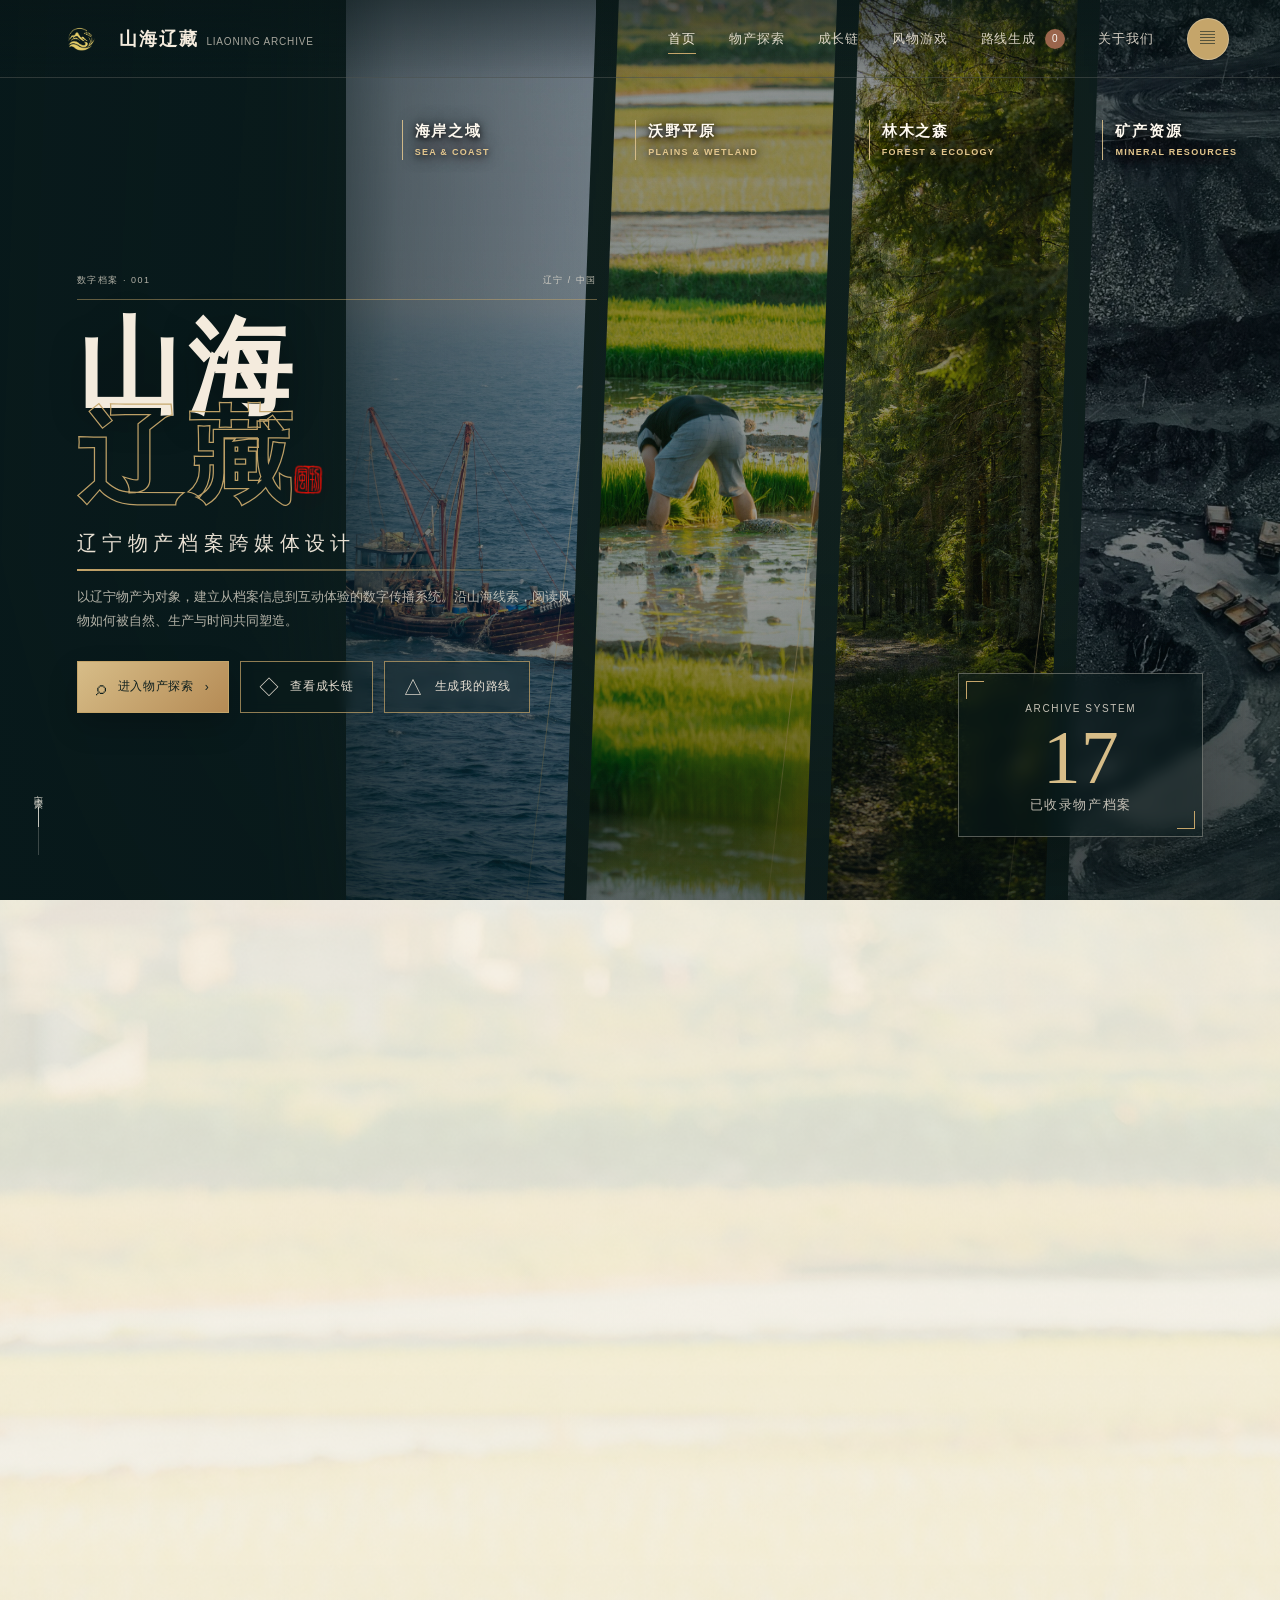
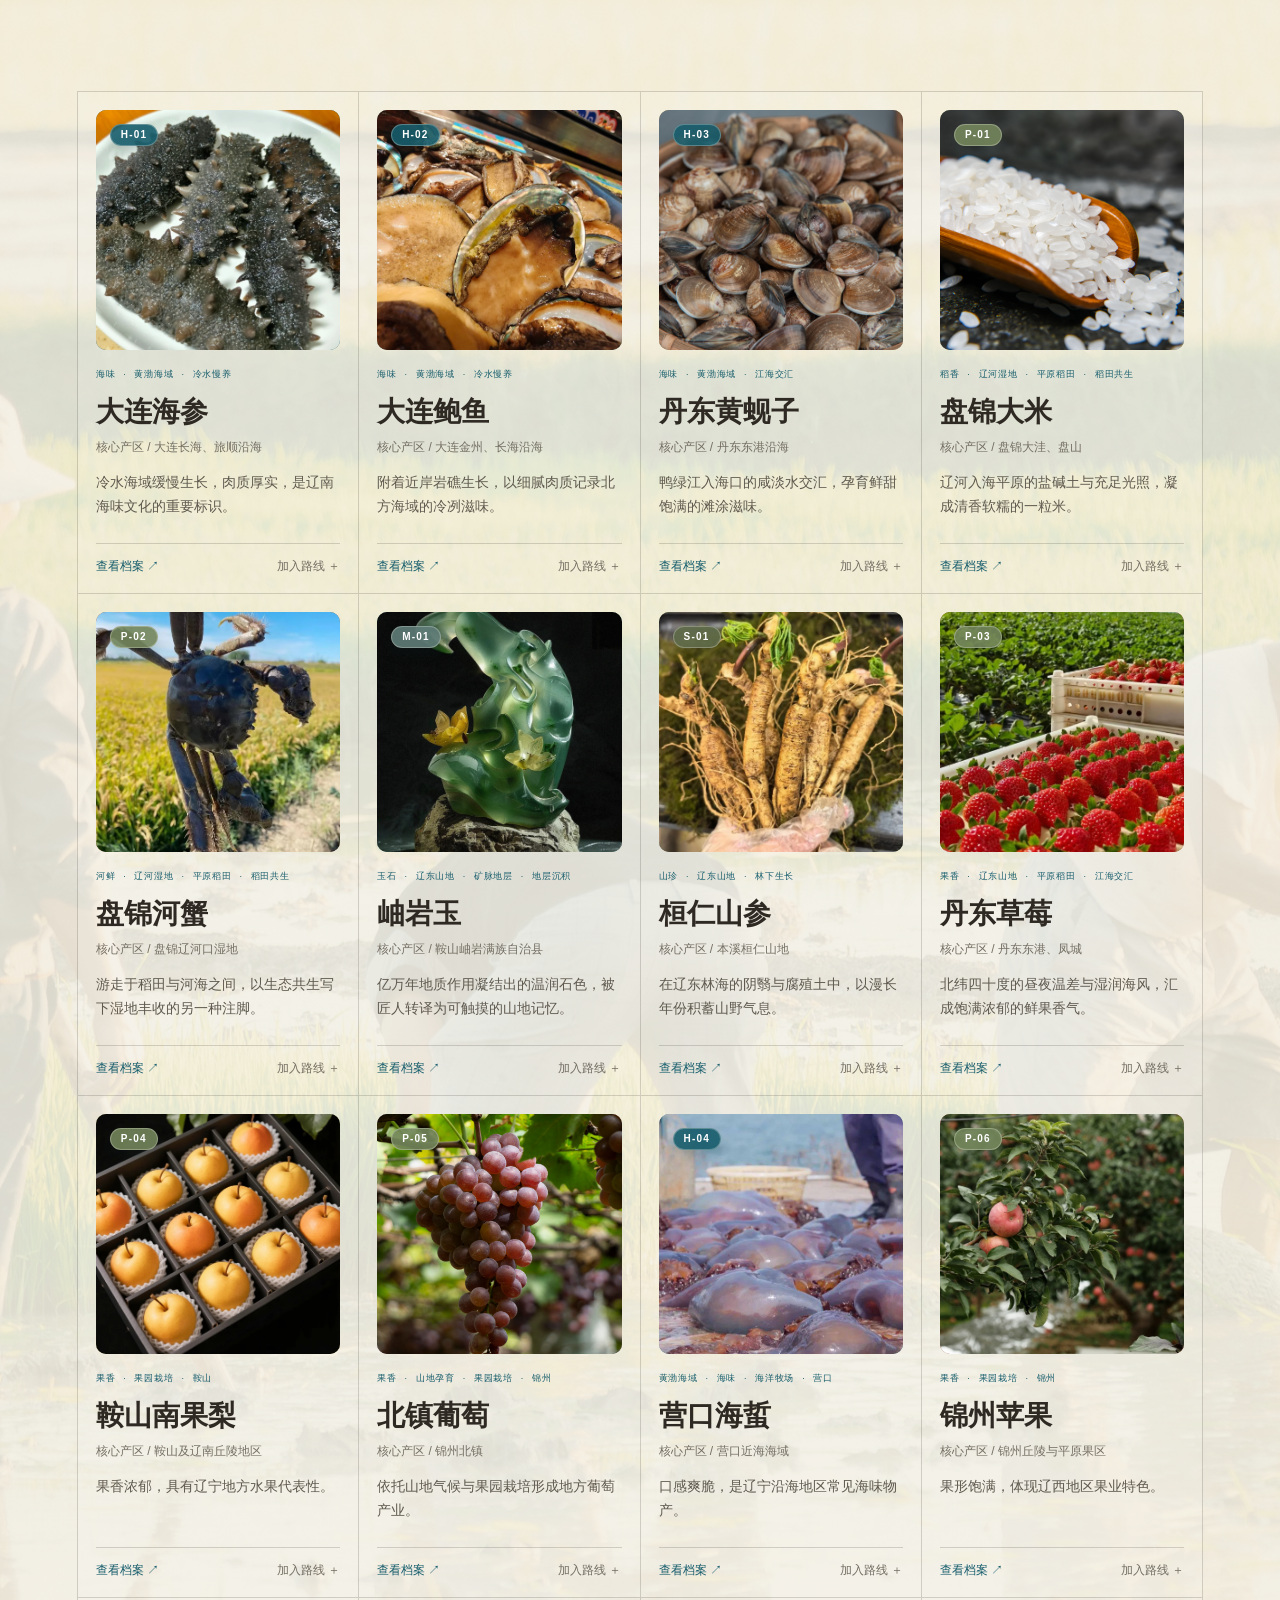
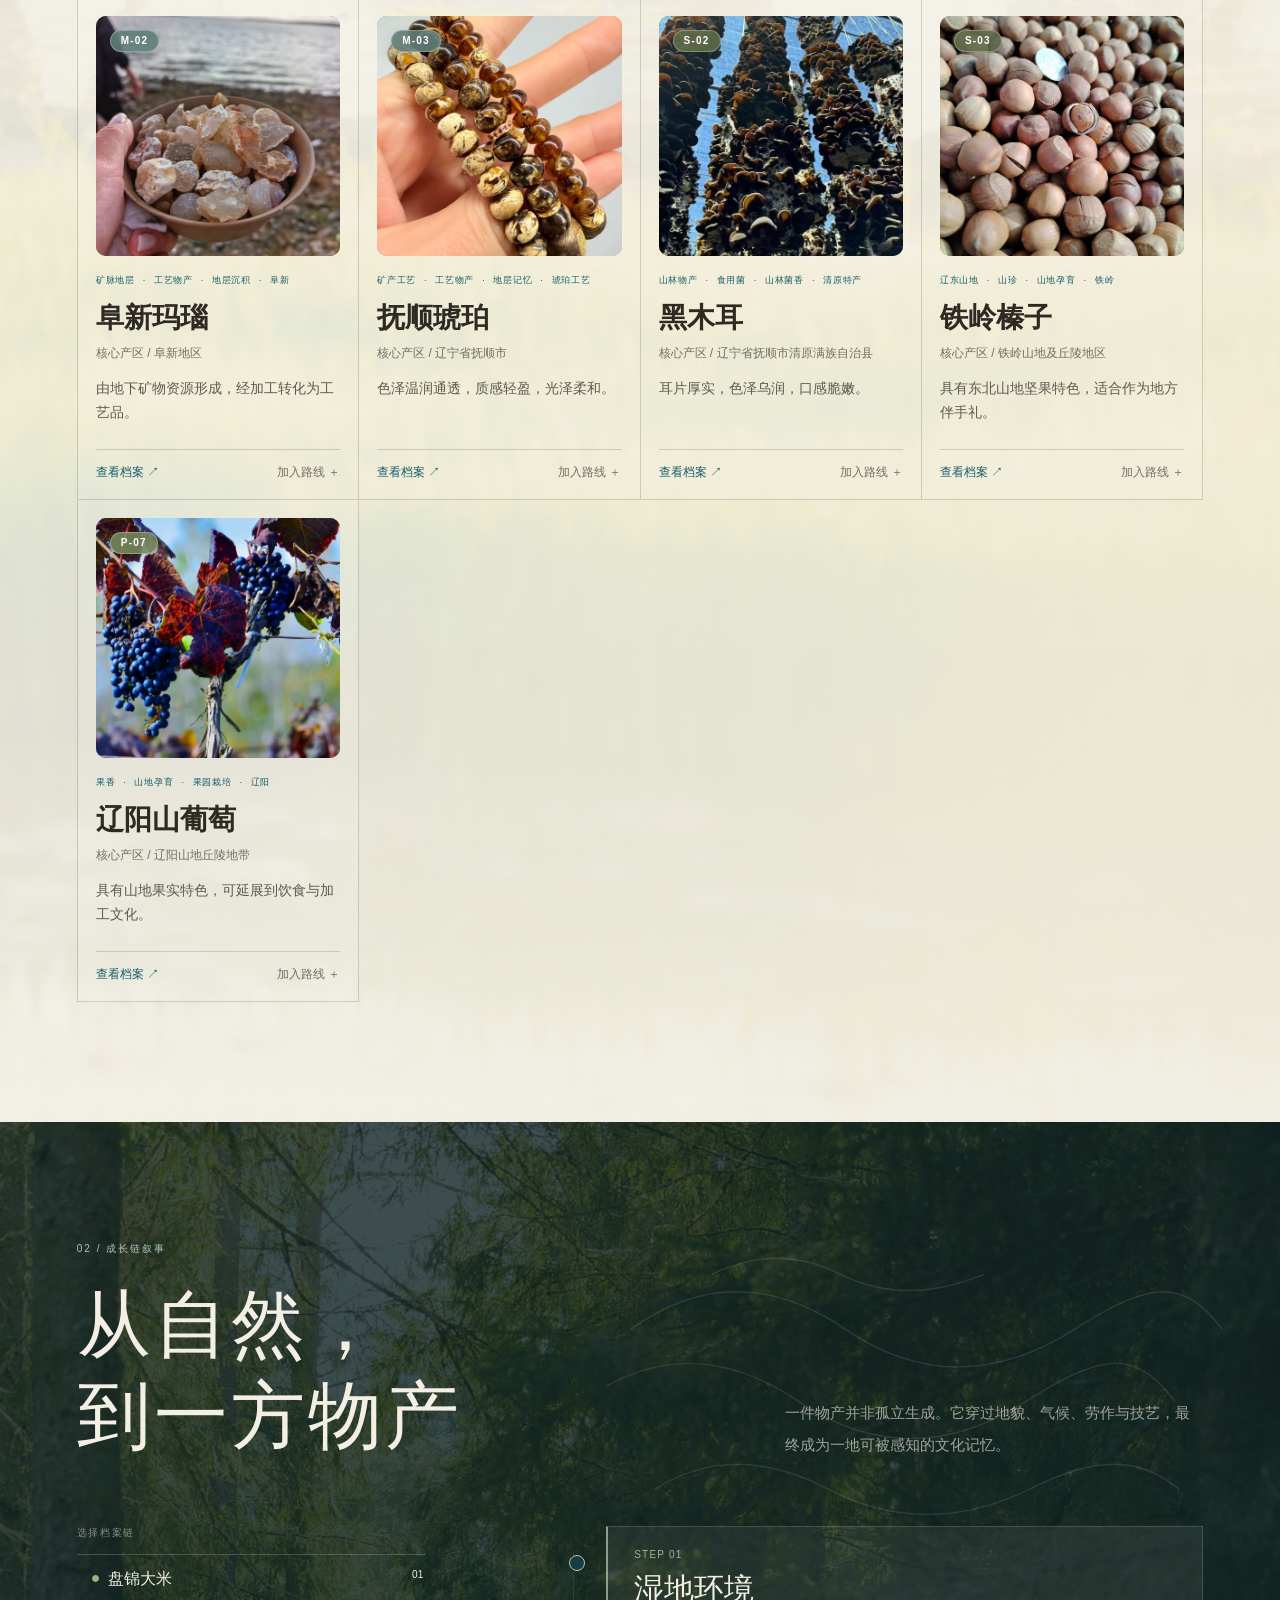
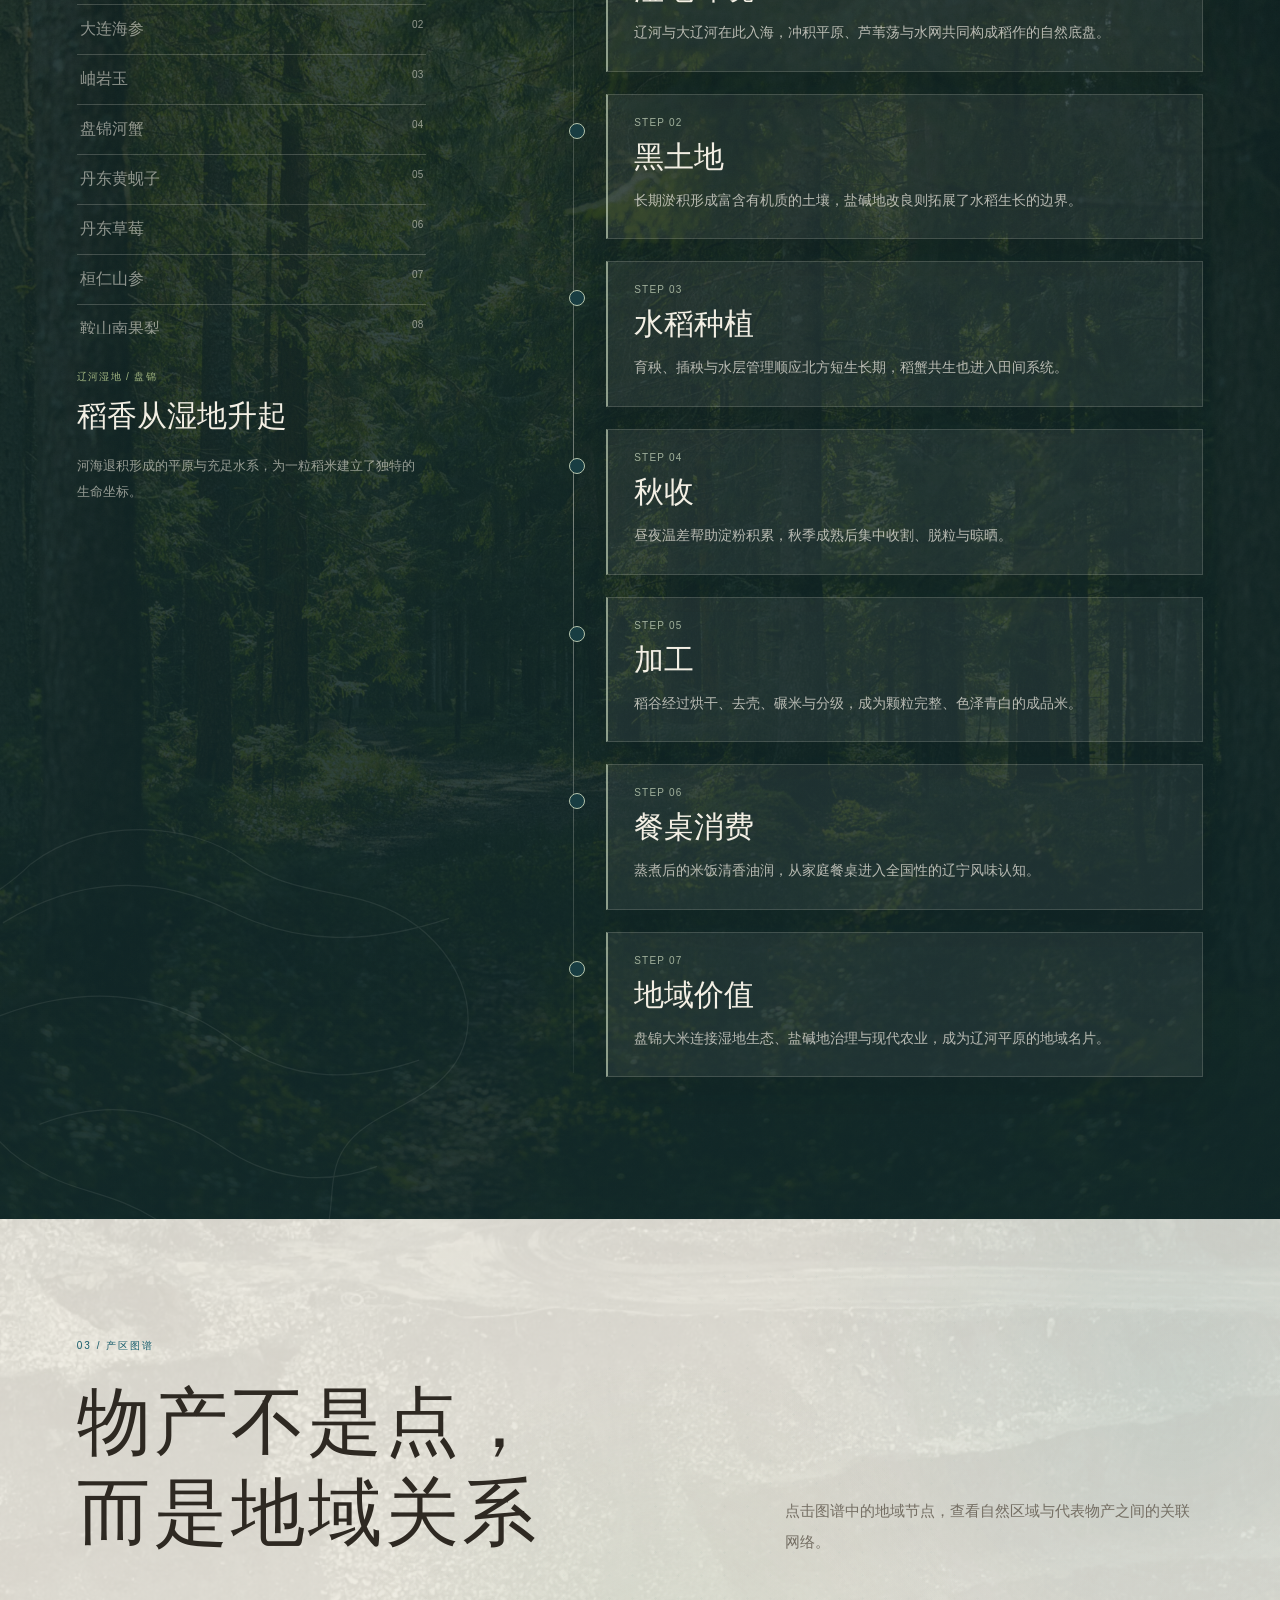
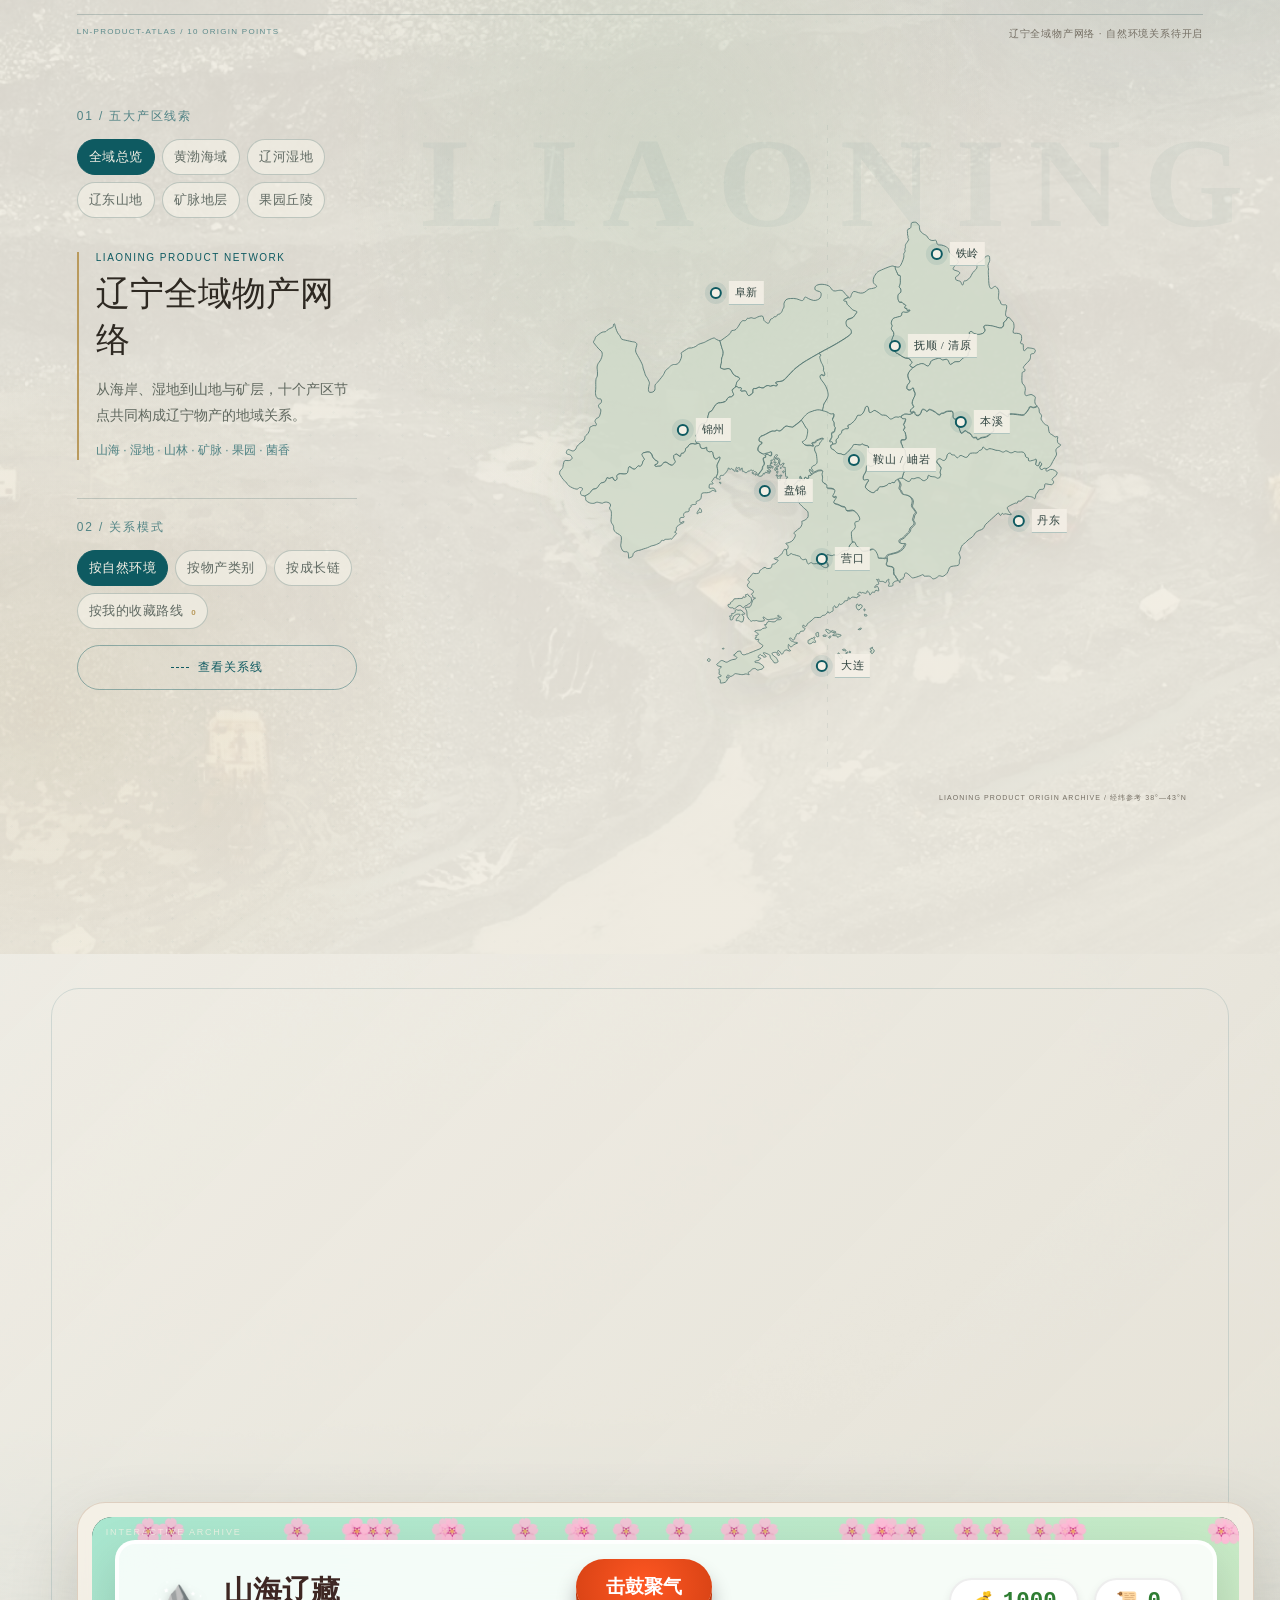
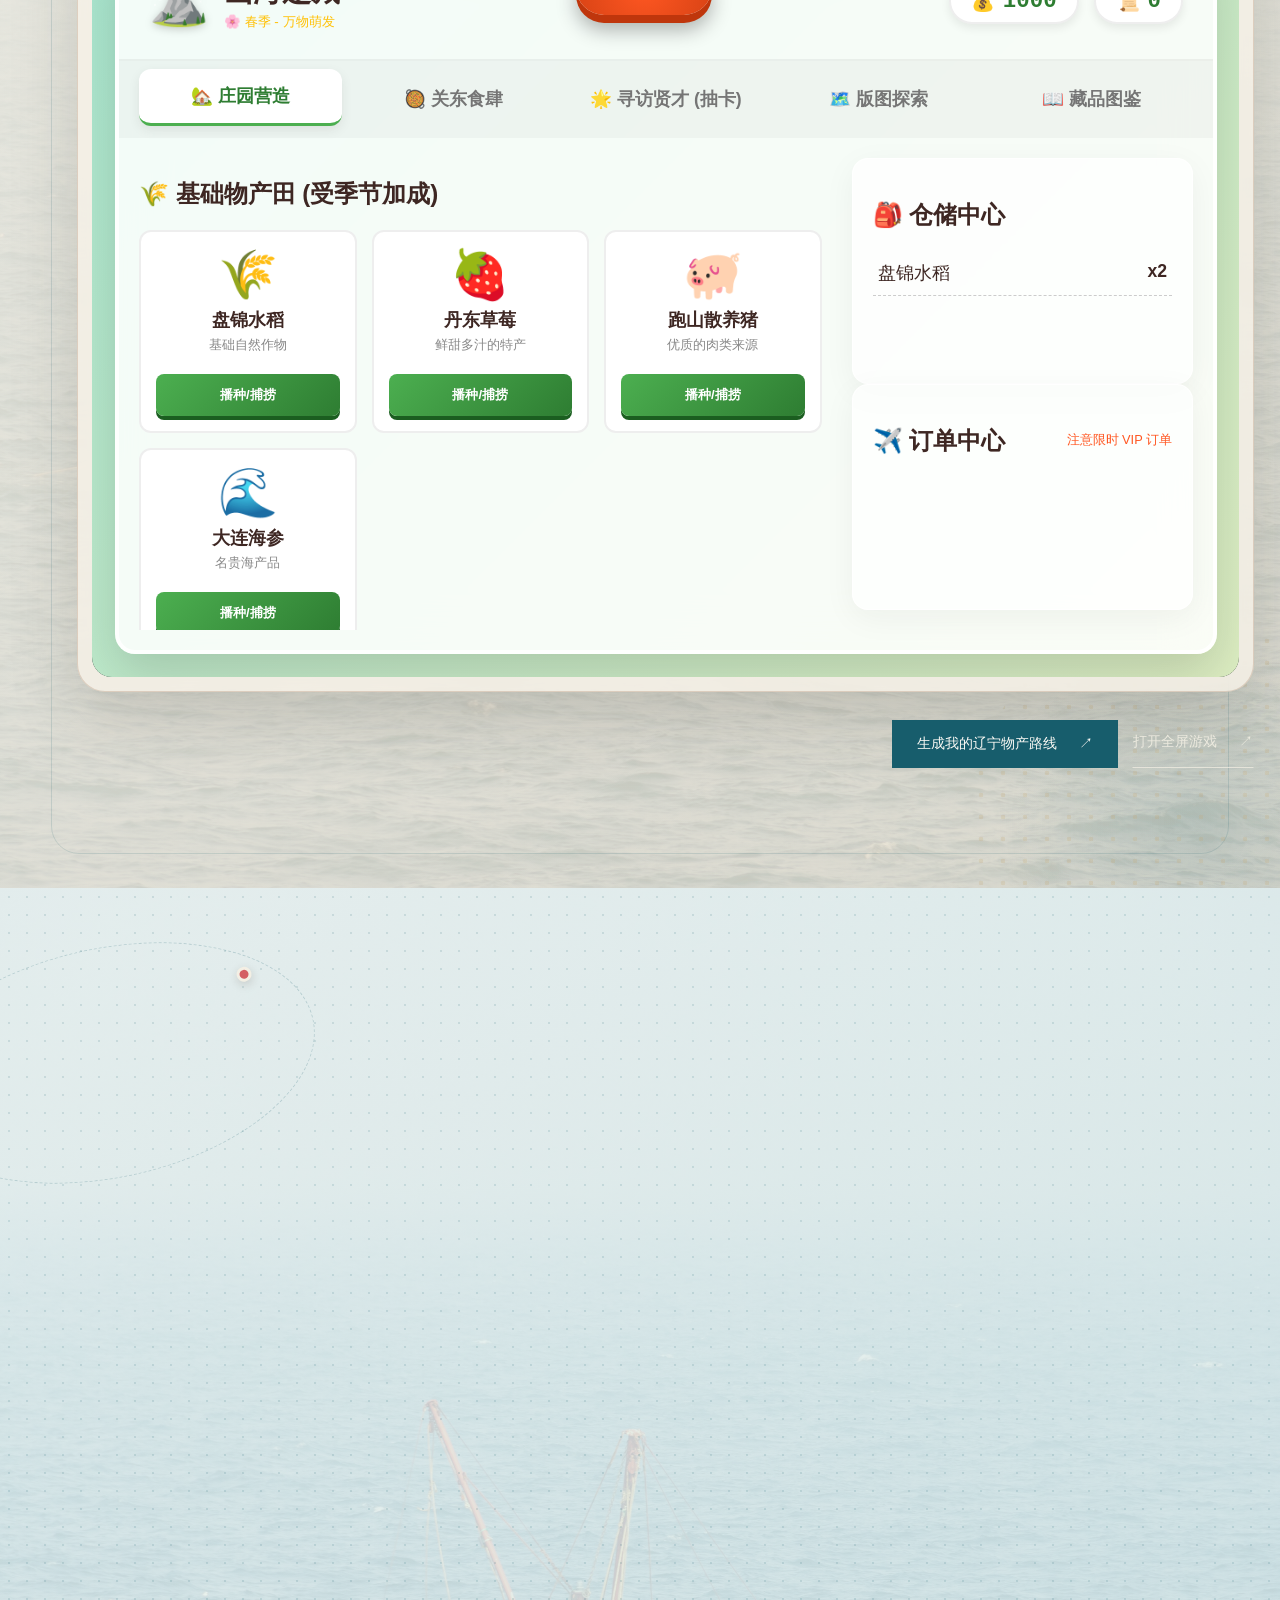
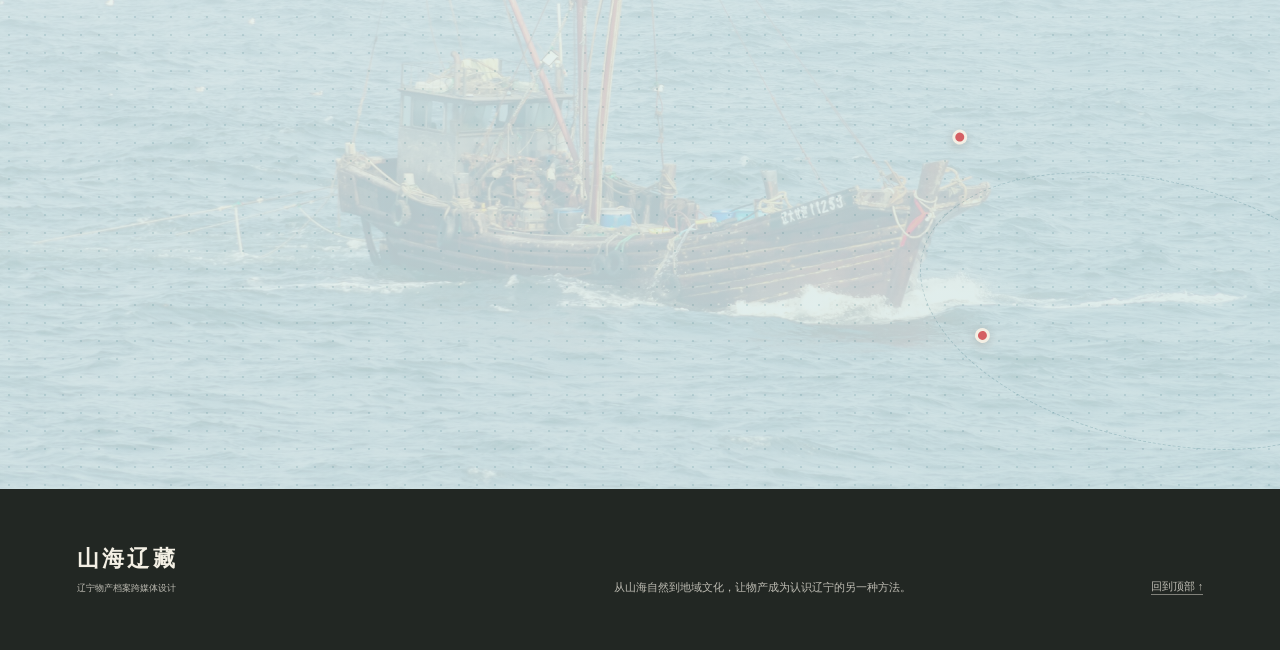
==== commit 327534d5: "Add Fushun amber and black fungus archives" ====
--- a/index.html
+++ b/index.html
@@ -66,7 +66,7 @@
 
         <div class="hero-index reveal">
           <span>ARCHIVE SYSTEM</span>
-          <strong>15</strong>
+          <strong id="archiveTotal">17</strong>
           <small>已收录物产档案</small>
         </div>
       </div>
@@ -104,9 +104,12 @@
             <button class="filter-chip" type="button" data-filter="稻香">稻香</button>
             <button class="filter-chip" type="button" data-filter="河鲜">河鲜</button>
             <button class="filter-chip" type="button" data-filter="山珍">山珍</button>
+            <button class="filter-chip" type="button" data-filter="山林物产">山林物产</button>
+            <button class="filter-chip" type="button" data-filter="食用菌">食用菌</button>
             <button class="filter-chip" type="button" data-filter="玉石">玉石</button>
             <button class="filter-chip" type="button" data-filter="果香">果香</button>
             <button class="filter-chip" type="button" data-filter="工艺物产">工艺物产</button>
+            <button class="filter-chip" type="button" data-filter="矿产工艺">矿产工艺</button>
           </div>
         </div>
         <div class="clue-row">
@@ -116,7 +119,9 @@
             <button class="filter-chip" type="button" data-filter="稻田共生">稻田共生</button>
             <button class="filter-chip" type="button" data-filter="江海交汇">江海交汇</button>
             <button class="filter-chip" type="button" data-filter="林下生长">林下生长</button>
+            <button class="filter-chip" type="button" data-filter="林下生态">林下生态</button>
             <button class="filter-chip" type="button" data-filter="地层沉积">地层沉积</button>
+            <button class="filter-chip" type="button" data-filter="地层记忆">地层记忆</button>
             <button class="filter-chip" type="button" data-filter="果园栽培">果园栽培</button>
             <button class="filter-chip" type="button" data-filter="山地孕育">山地孕育</button>
             <button class="filter-chip" type="button" data-filter="海洋牧场">海洋牧场</button>
@@ -128,6 +133,7 @@
             <button class="filter-chip" type="button" data-filter="鞍山">鞍山</button>
             <button class="filter-chip" type="button" data-filter="锦州">锦州</button>
             <button class="filter-chip" type="button" data-filter="营口">营口</button>
+            <button class="filter-chip" type="button" data-filter="抚顺">抚顺</button>
             <button class="filter-chip" type="button" data-filter="阜新">阜新</button>
             <button class="filter-chip" type="button" data-filter="铁岭">铁岭</button>
             <button class="filter-chip" type="button" data-filter="辽阳">辽阳</button>
@@ -188,7 +194,7 @@
 
       <div class="atlas-explorer reveal">
         <div class="atlas-index-line">
-          <span>LN-PRODUCT-ATLAS / 09 ORIGIN POINTS</span>
+          <span>LN-PRODUCT-ATLAS / 10 ORIGIN POINTS</span>
           <small id="atlasRelationStatus">全域总览 · 关系线待开启</small>
         </div>
 
@@ -208,8 +214,8 @@
           <div class="atlas-zone-summary" aria-live="polite">
             <p id="atlasZoneEn">LIAONING PRODUCT NETWORK</p>
             <h3 id="atlasZoneTitle">辽宁全域物产网络</h3>
-            <span id="atlasZoneDesc">从海岸、湿地到山地与矿层，九个产区节点共同构成辽宁物产的地域关系。</span>
-            <small id="atlasZoneProducts">山海 · 湿地 · 山林 · 矿脉 · 果园</small>
+            <span id="atlasZoneDesc">从海岸、湿地到山地与矿层，十个产区节点共同构成辽宁物产的地域关系。</span>
+            <small id="atlasZoneProducts">山海 · 湿地 · 山林 · 矿脉 · 果园 · 菌香</small>
           </div>
 
           <div class="atlas-control-group relation-control-group">
@@ -266,6 +272,9 @@
           </button>
           <button class="map-node" type="button" data-region="fuxin" data-zones="mineral" data-products="矿脉地层｜阜新玛瑙" style="--x:43%; --y:29%;">
             <i></i><span>阜新</span>
+          </button>
+          <button class="map-node" type="button" data-region="fushun" data-zones="mountain mineral" data-products="辽东山地 / 矿脉地层｜抚顺琥珀 · 黑木耳" style="--x:67%; --y:36%;">
+            <i></i><span>抚顺 / 清原</span>
           </button>
           <button class="map-node" type="button" data-region="tieling" data-zones="mountain" data-products="辽东山地｜铁岭榛子" style="--x:70%; --y:24%;">
             <i></i><span>铁岭</span>
@@ -340,7 +349,7 @@
           <p class="panel-kicker">CHECK-IN NODES / 打卡节点</p>
           <div class="panel-title">
             <span>我的收藏物产</span>
-            <strong><b id="collectionCount">0</b> / 15</strong>
+            <strong><b id="collectionCount">0</b> / <b data-product-total>17</b></strong>
           </div>
           <div class="collection-list" id="collectionList">
             <div class="collection-empty">
